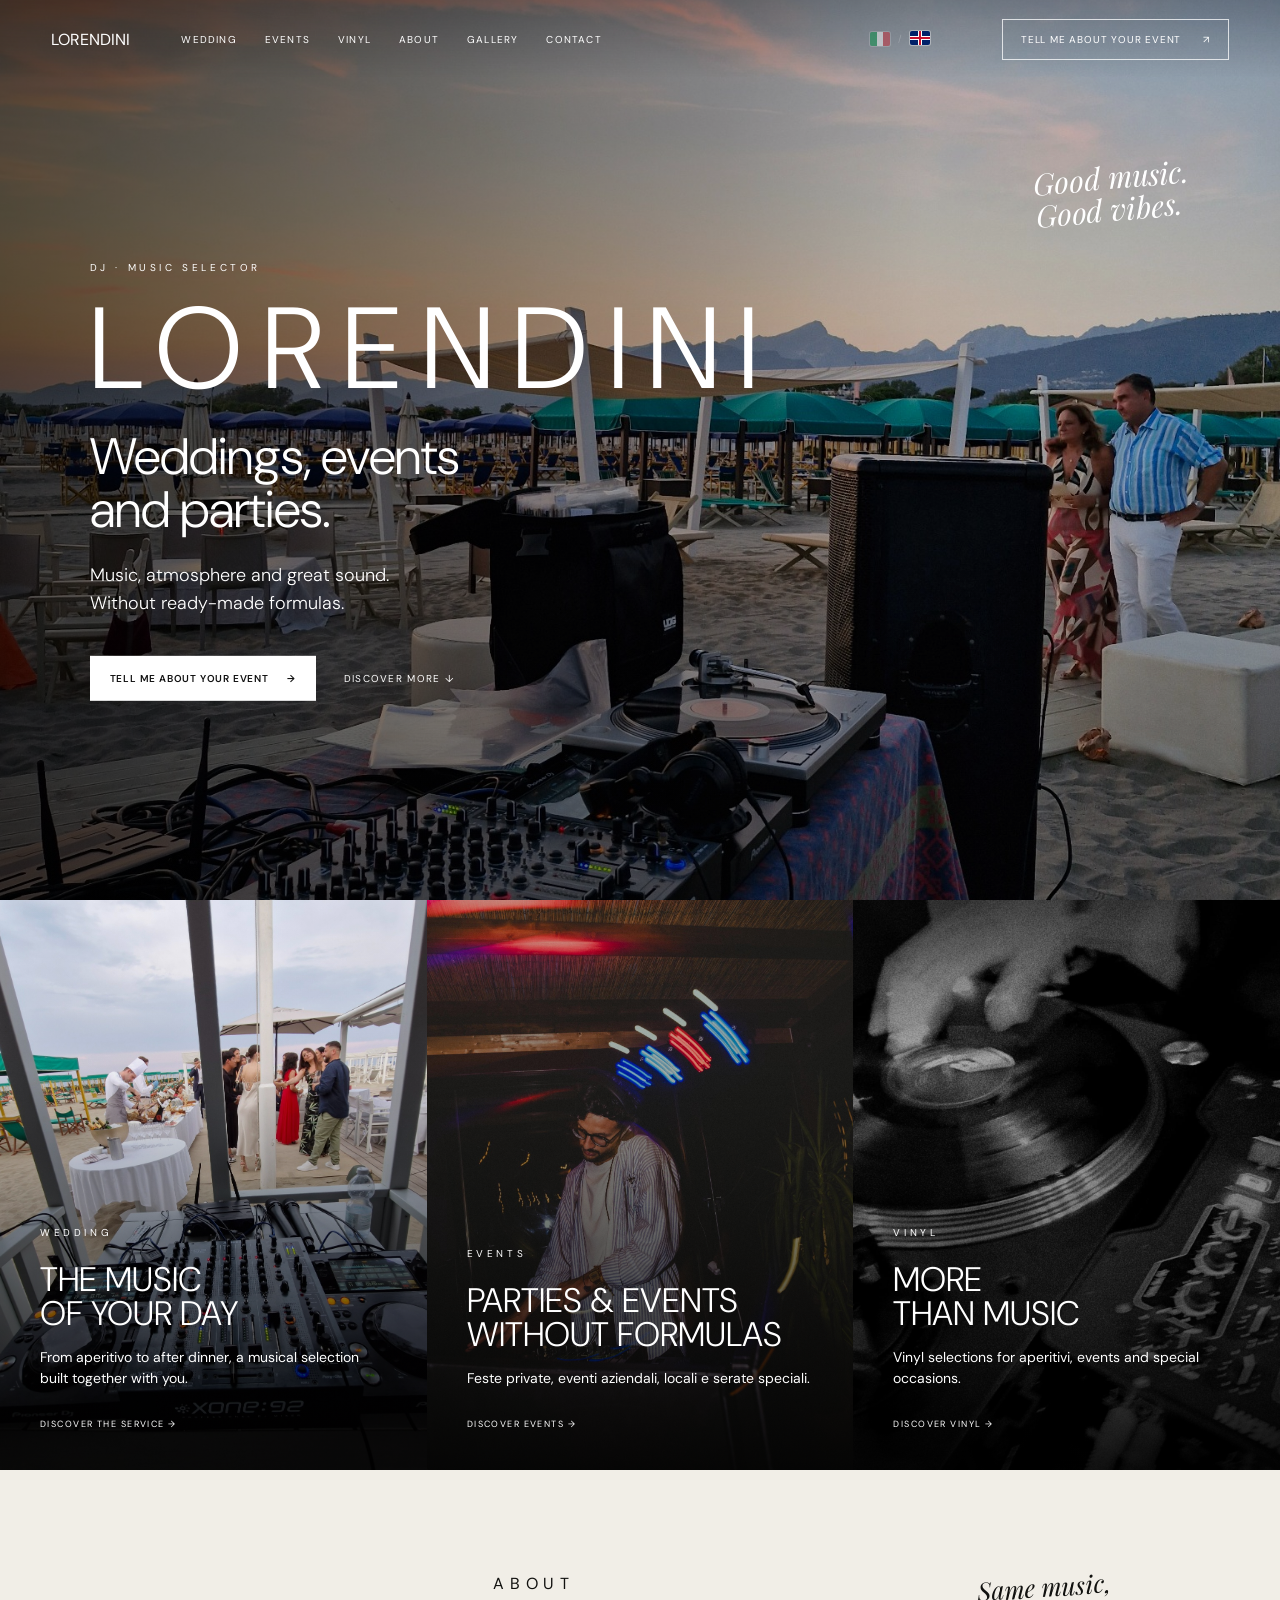
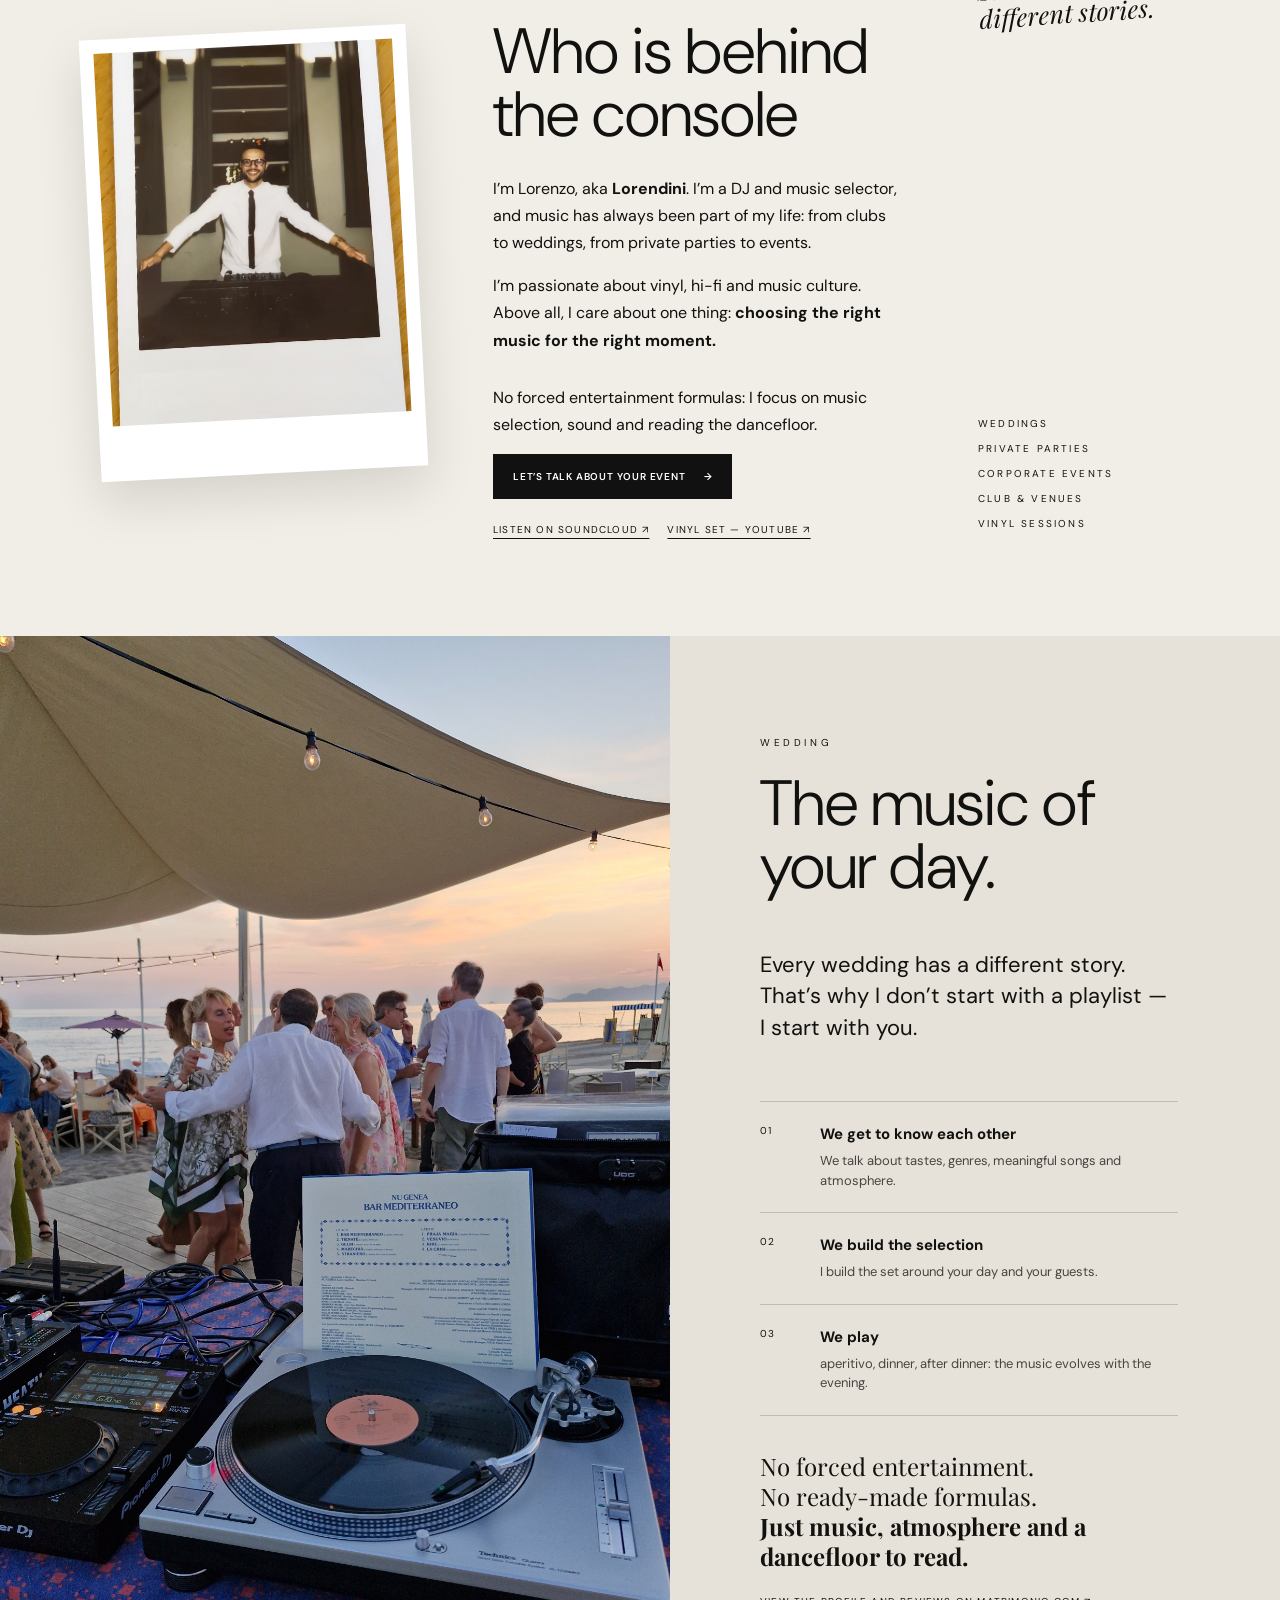
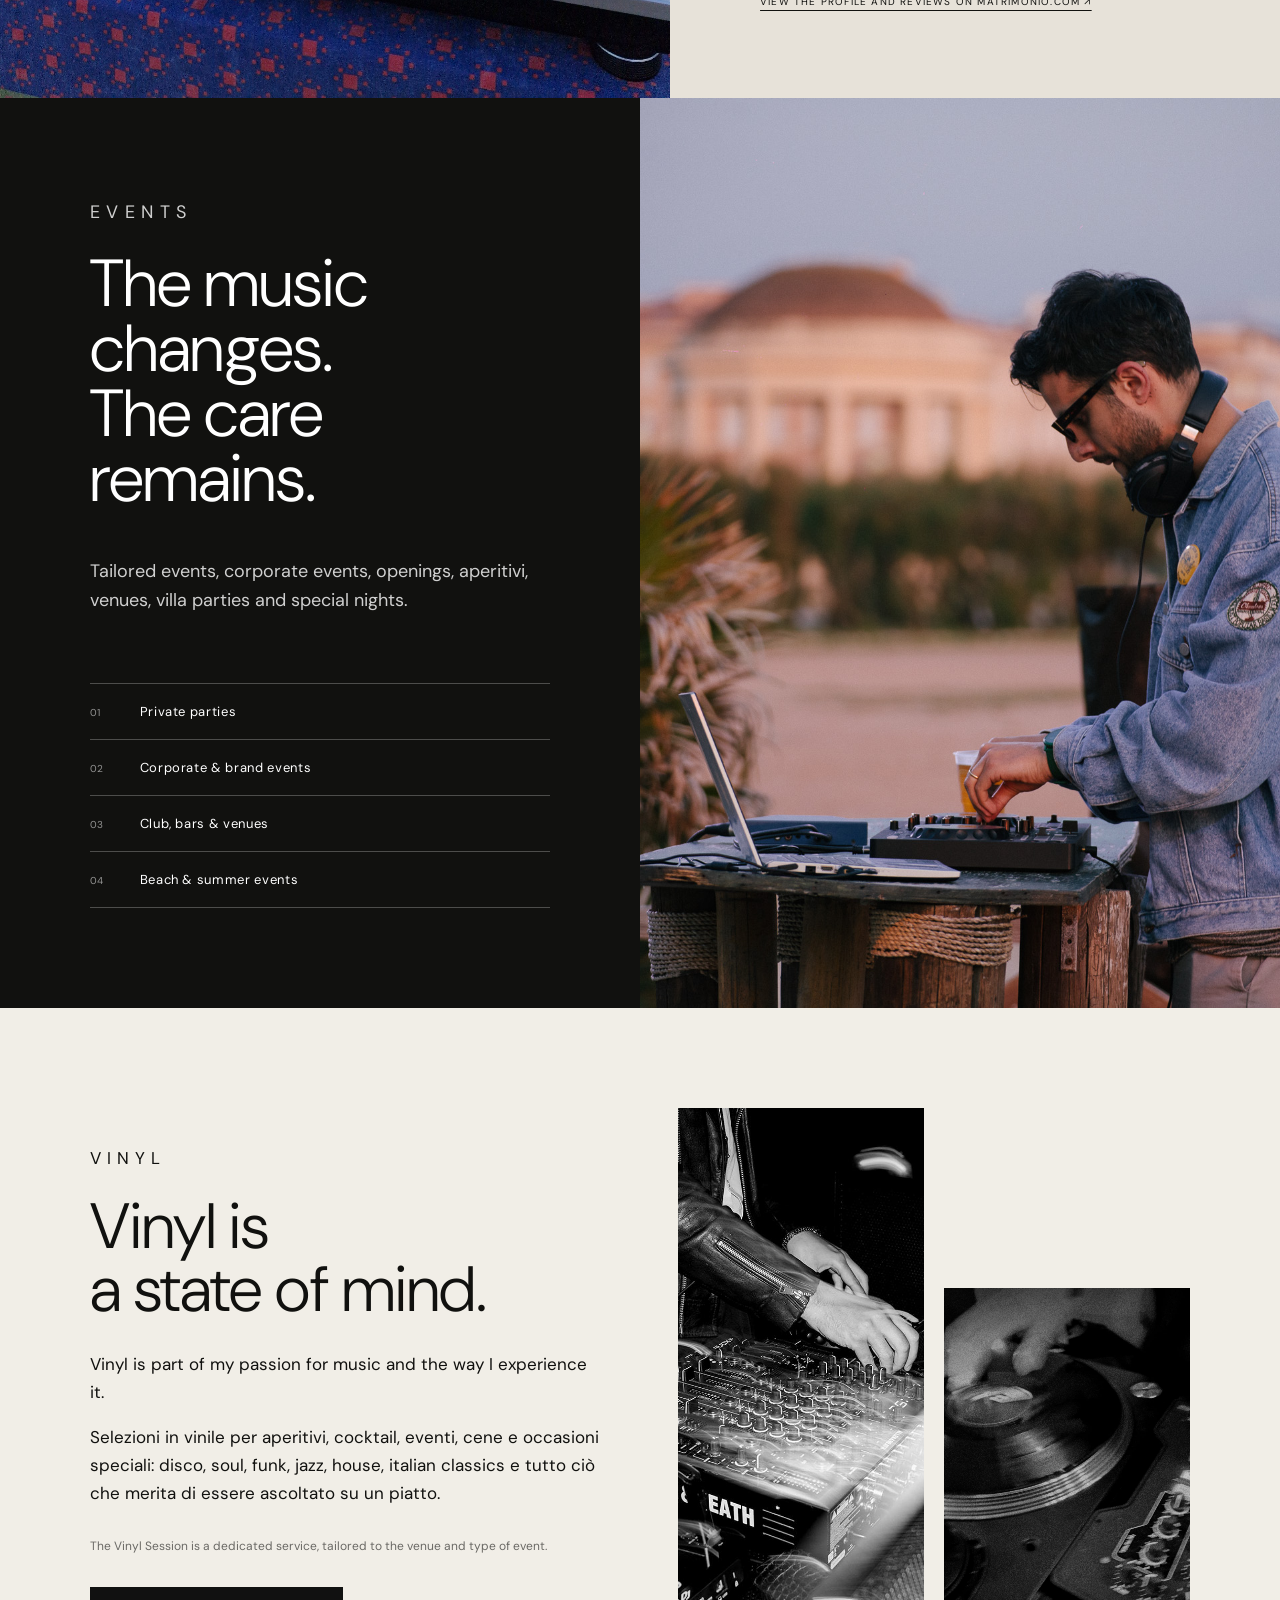
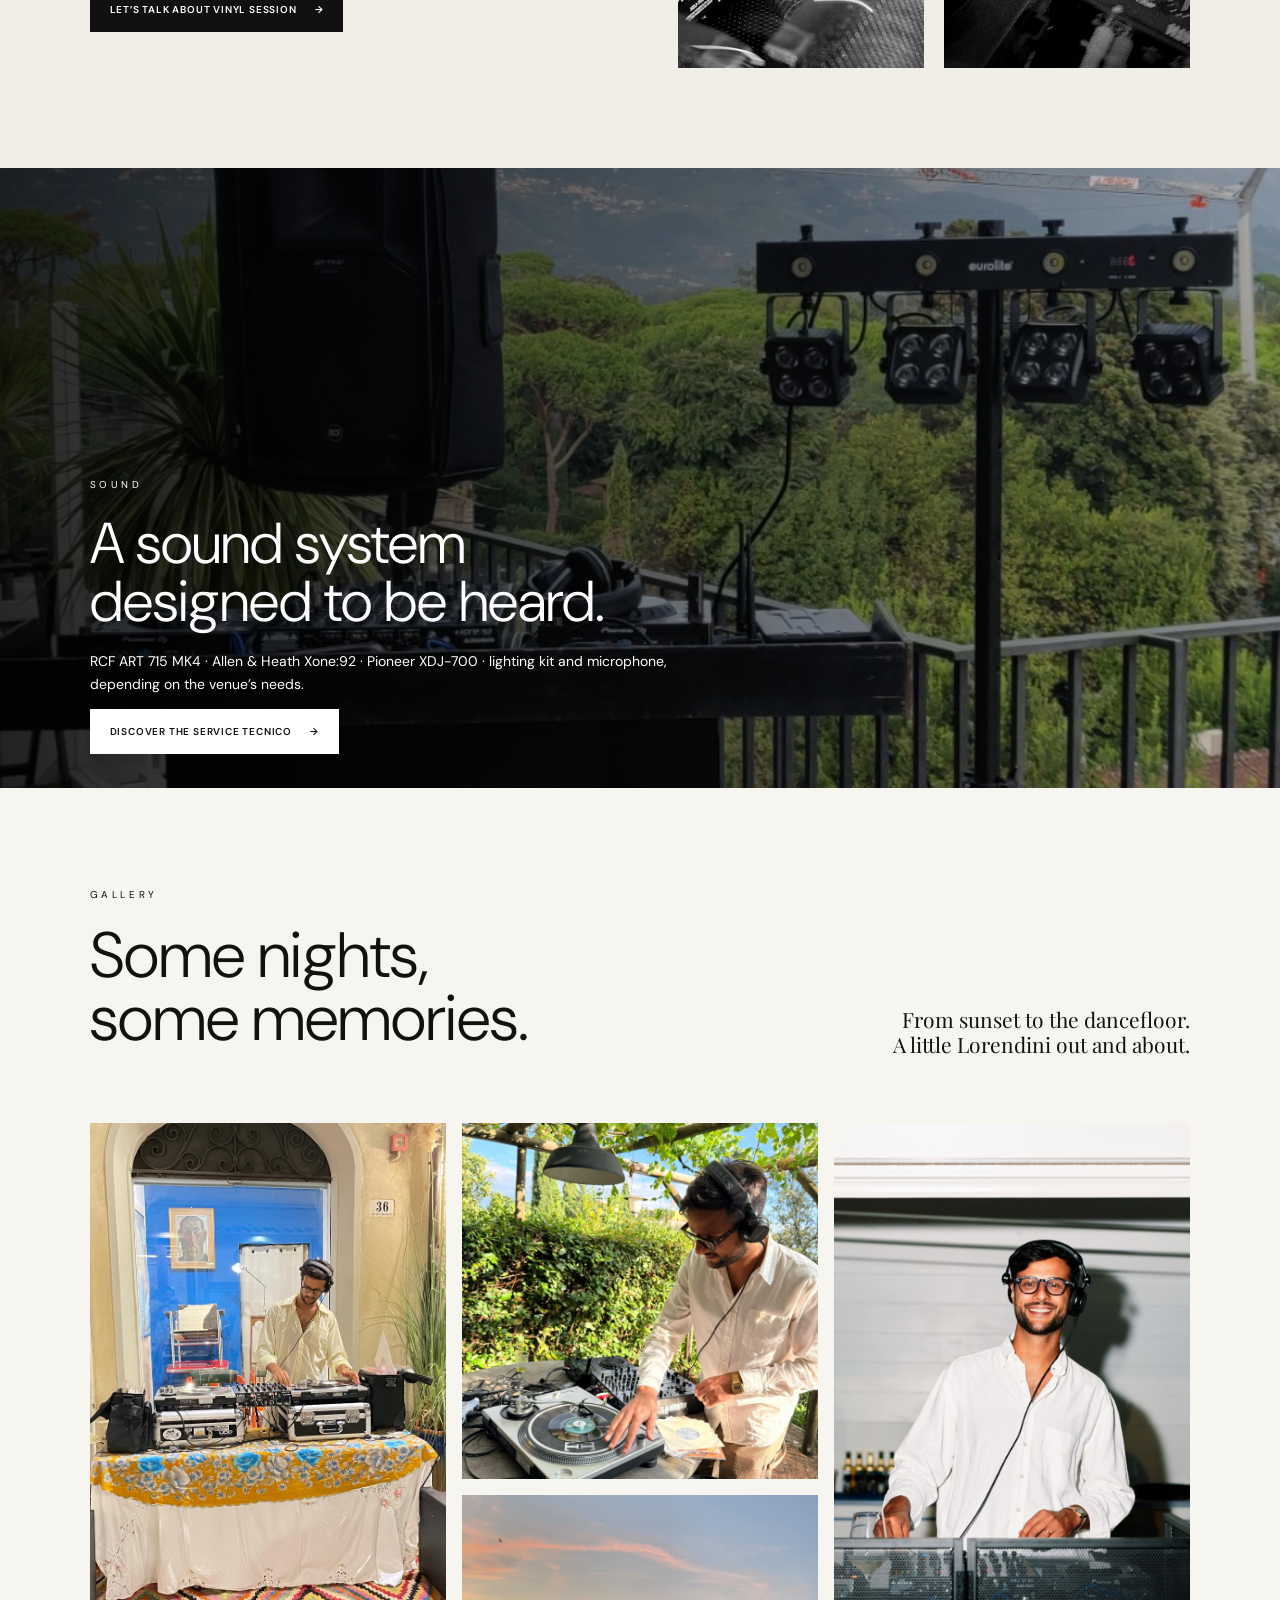
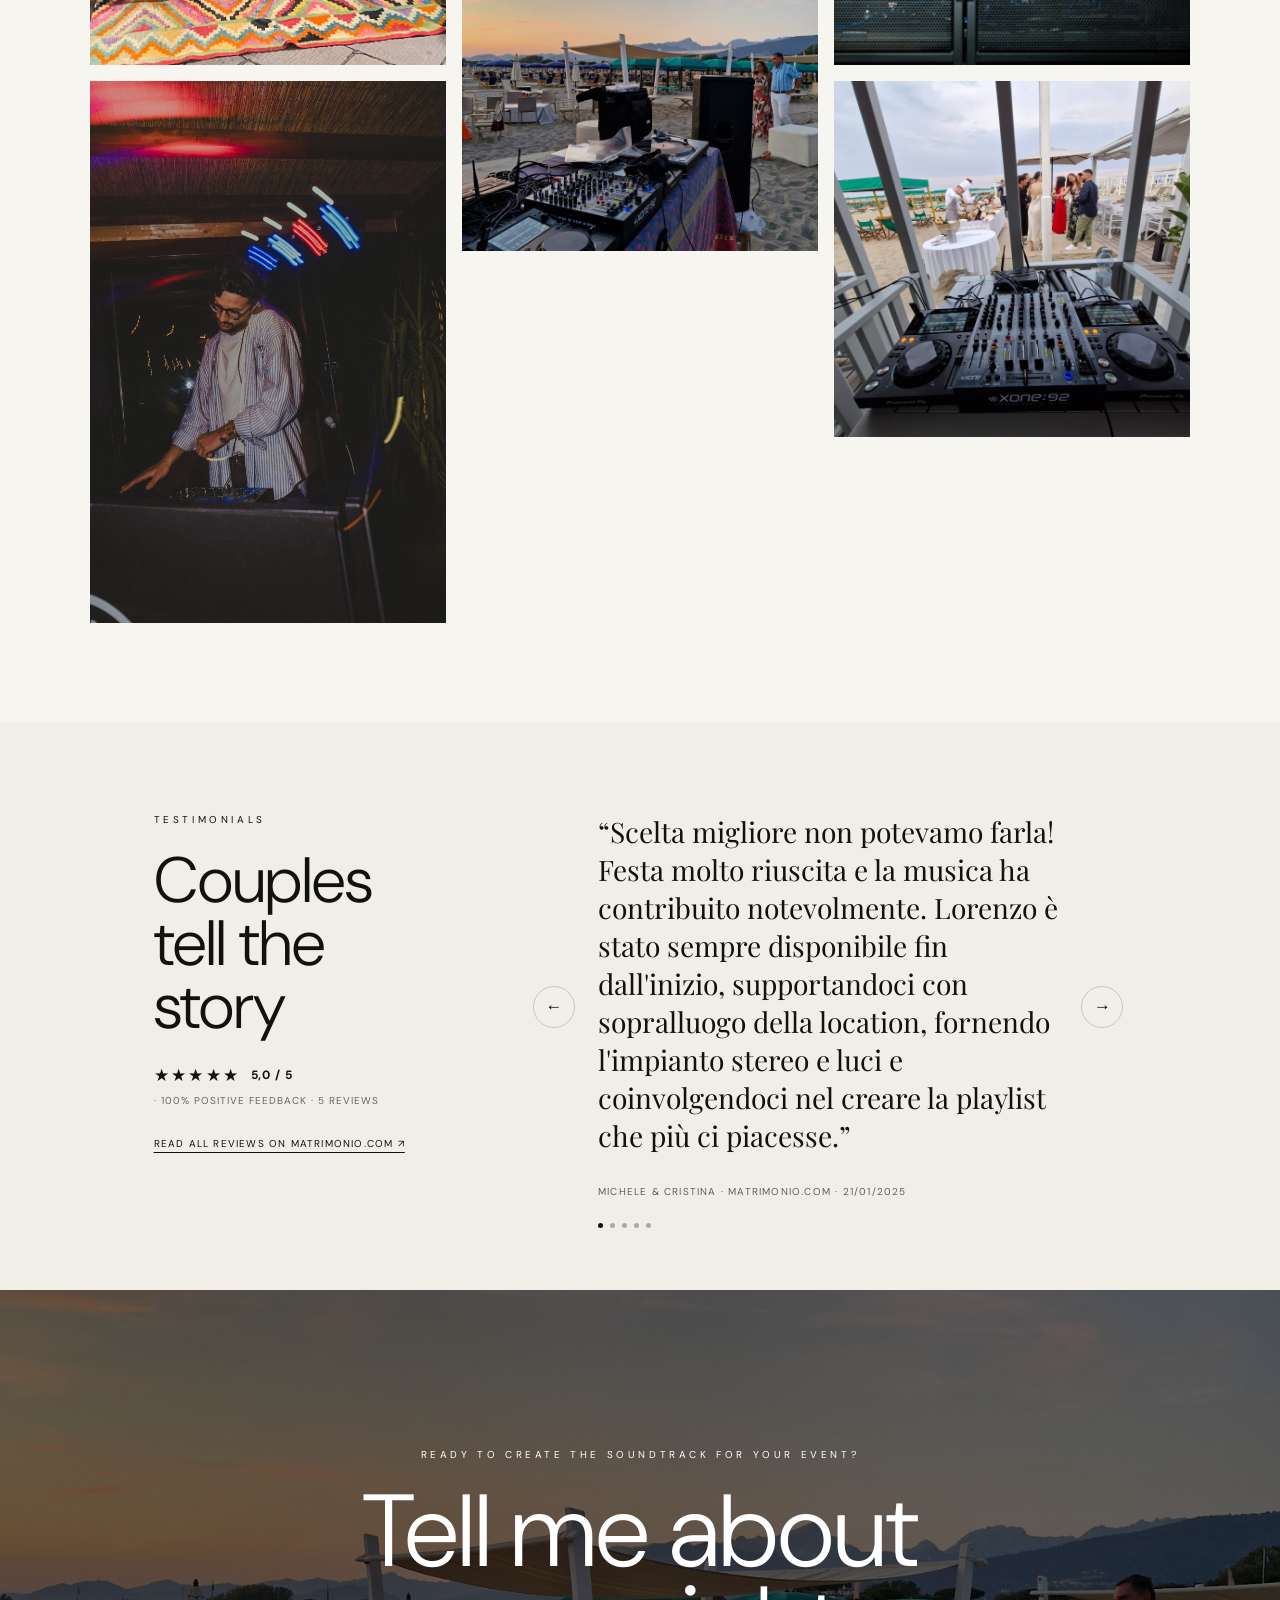
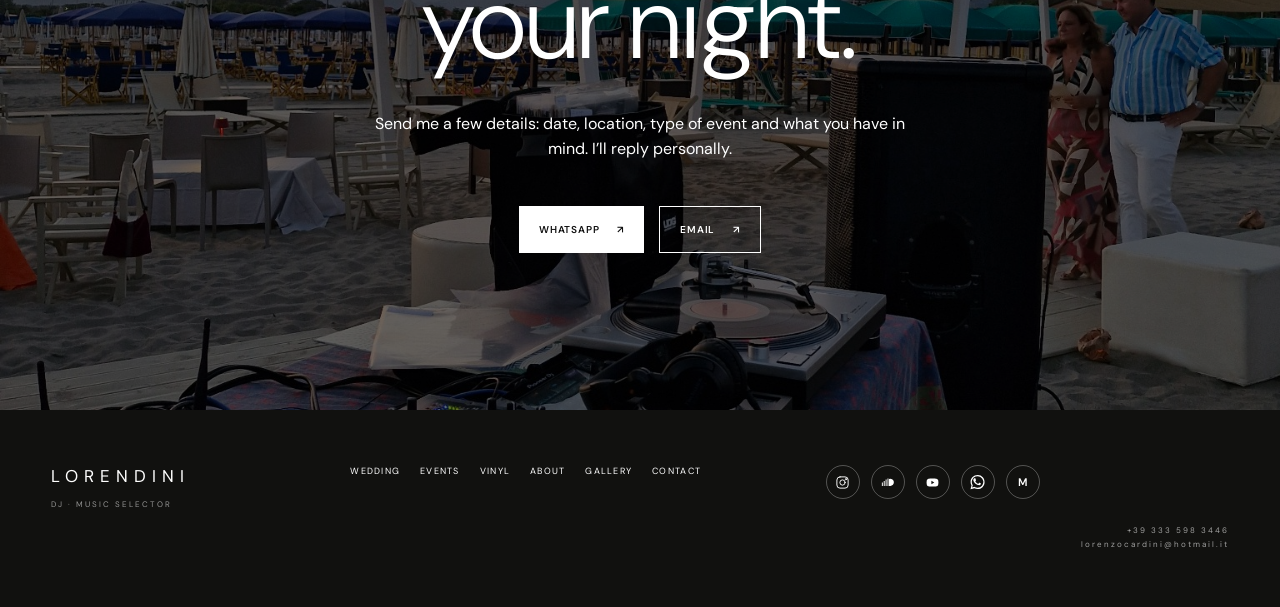
==== en.html @ 25f13bcf "Initial commit via Netlify [skip ci]" ====
<!doctype html>
<html lang="en">
<head>
 <meta charset="utf-8">
 <meta name="viewport" content="width=device-width, initial-scale=1">
 <title>Lorendini — DJ & Music Selector</title>
 <meta name="description" content="Lorendini is a DJ and music selector for weddings, events and parties. Music, atmosphere and great sound, without ready-made formulas.">
 <meta name="keywords" content="DJ wedding, wedding DJ, event DJ, music selector, vinyl DJ">
 <meta name="theme-color" content="#11110f">
 <meta property="og:title" content="Lorendini — DJ & Music Selector">
 <meta property="og:description" content="Matrimoni, eventi e feste. Musica, atmosfera e buon suono.">
 <meta property="og:type" content="website">
 <meta property="og:image" content="assets/beach-sunset.jpg">
 <link rel="preload" as="image" href="assets/beach-sunset.jpg">
 <link rel="stylesheet" href="style.css">
</head>
<body>
 <header class="site-header" id="top">
 LORENDINI
 <button class="menu-toggle" aria-label="Open menu" aria-expanded="false">
 <span></span><span></span>
 </button>
 <nav class="nav" aria-label="Main navigation">
 <a href="#wedding">Wedding</a>
 <a href="#events">Events</a>
 <a href="#vinyl">Vinyl</a>
 <a href="#about">About</a>
 <a href="#gallery">Gallery</a>
 <a href="#contact">Contact</a>
 </nav>
 <div class="language-switch" aria-label="Selezione lingua"><a class="flag-link" href="index.html" aria-label="Italiano" title="Italiano"><span class="flag flag-it" aria-hidden="true"></span></a><span class="language-separator">/</span><a class="flag-link active" href="en.html" aria-label="English" title="English" aria-current="page"><span class="flag flag-en" aria-hidden="true"></span></a></div>
 <a class="header-cta" href="#contact">Tell me about your event <span>↗</span></a>
 </header>

 <main>
 <section class="hero">
 <img class="hero-image" src="assets/beach-sunset.jpg" alt="DJ setup on the beach at sunset ">
 <div class="hero-overlay"></div>
 <div class="hero-content">
 <p class="eyebrow">DJ · MUSIC SELECTOR</p>
 <h1>LORENDINI</h1>
 <h2>Weddings, events<br>and parties.</h2>
 <p class="hero-lead">Music, atmosphere and great sound.<br> Without ready-made formulas.</p>
 <div class="hero-actions">
 <a class="button light" href="#contact">Tell me about your event <span>→</span></a>
 <a class="text-link light-text" href="#about">Discover more <span>↓</span></a>
 </div>
 </div>
 <div class="hero-signature">Good music.<br><em>Good vibes.</em></div>
 </section>

 <section class="three-cards">
 <a class="feature-card" href="#wedding">
 <img src="assets/wedding-beach.jpg" alt="Beach event at sunset">
 <div class="feature-overlay"></div>
 <div class="feature-content">
 <p class="eyebrow">WEDDING</p>
 <h3>The music<br>of your day</h3>
 <p>From aperitivo to after dinner, a musical selection built together with you.</p>
 <span class="card-link">Discover the service →</span>
 </div>
 </a>
 <a class="feature-card" href="#events">
 <img src="assets/night-dj.jpg" alt="Lorendini during an evening DJ set">
 <div class="feature-overlay"></div>
 <div class="feature-content">
 <p class="eyebrow">EVENTS</p>
 <h3>Parties & events<br>without formulas</h3>
 <p>Feste private, eventi aziendali, locali e serate speciali.</p>
 <span class="card-link">Discover events →</span>
 </div>
 </a>
 <a class="feature-card" href="#vinyl">
 <img src="assets/vinyl-bw.jpg" alt="Hand on a vinyl record">
 <div class="feature-overlay"></div>
 <div class="feature-content">
 <p class="eyebrow">VINYL</p>
 <h3>More<br>than music</h3>
 <p>Vinyl selections for aperitivi, events and special occasions.</p>
 <span class="card-link">Discover vinyl →</span>
 </div>
 </a>
 </section>

 <section class="split-section cream" id="about">
 <div class="polaroid-wrap">
 <div class="polaroid">
 <img src="assets/polaroid.jpg" alt="Portrait of Lorendini behind the DJ booth">
 
 </div>
 </div>
 <div class="about-copy">
 <p class="eyebrow dark">ABOUT</p>
 <h2>Who is behind<br>the console</h2>
 <p>I’m Lorenzo, aka <strong>Lorendini</strong>. I’m a DJ and music selector, and music has always been part of my life: from clubs to weddings, from private parties to events.</p>
 <p>I’m passionate about vinyl, hi-fi and music culture. Above all, I care about one thing: <strong>choosing the right music for the right moment.</strong></p>
 <p class="statement">No forced entertainment formulas: I focus on music selection, sound and reading the dancefloor. </p>
 <a class="button dark-button" href="#contact">Let’s talk about your event <span>→</span></a>
 <div class="listen-links">
 <a href="https://soundcloud.com/lorenzo-cardini-707190539" target="_blank" rel="noopener">Listen on SoundCloud ↗</a>
 <a href="https://www.youtube.com/watch?v=rLZD90sV3TY&t=484s" target="_blank" rel="noopener">Vinyl set — YouTube ↗</a>
 </div>
 </div>
 <div class="about-side">
 <div class="side-script">Same music,<br><em>different stories.</em></div>
 <ul>
 <li>Weddings</li><li>Private parties</li><li>Corporate events</li><li>Club & venues</li><li>Vinyl sessions</li>
 </ul>
 </div>
 </section>

 <section class="editorial" id="wedding">
 <div class="editorial-image">
 <img src="assets/beach-vinyl.jpg" alt="Giradischi e DJ setup sulla spiaggia">
 </div>
 <div class="editorial-copy">
 <p class="eyebrow dark">WEDDING</p>
 <h2>The music of<br>your day.</h2>
 <p class="large-copy">Every wedding has a different story. That’s why I don’t start with a playlist — I start with you.</p>
 <div class="steps">
 <div><span>01</span><strong>We get to know each other</strong><p>We talk about tastes, genres, meaningful songs and atmosphere.</p></div>
 <div><span>02</span><strong>We build the selection</strong><p>I build the set around your day and your guests.</p></div>
 <div><span>03</span><strong>We play</strong><p>aperitivo, dinner, after dinner: the music evolves with the evening.</p></div>
 </div>
 <p class="no-cliches">No forced entertainment.<br>No ready-made formulas.<br><strong>Just music, atmosphere and a dancefloor to read.</strong></p>
 <a class="external-link" href="https://www.matrimonio.com/musica-matrimonio/lorendini--e352310" target="_blank" rel="noopener">View the profile and reviews on Matrimonio.com ↗</a>
 </div>
 </section>

 <section class="dark-section" id="events">
 <div class="dark-copy">
 <p class="eyebrow">EVENTS</p>
 <h2>The music changes.<br>The care remains.</h2>
 <p>Tailored events, corporate events, openings, aperitivi, venues, villa parties and special nights.</p>
 <div class="event-list">
 <div><span>01</span>Private parties</div>
 <div><span>02</span>Corporate & brand events</div>
 <div><span>03</span>Club, bars & venues</div>
 <div><span>04</span>Beach & summer events</div>
 </div>
 </div>
 <div class="dark-image">
 <img src="assets/portrait-dj.jpg" alt="Lorendini durante un DJ set all'aperto">
 </div>
 </section>

 <section class="vinyl-section cream" id="vinyl">
 <div class="vinyl-copy">
 <p class="eyebrow dark">VINYL</p>
 <h2>Vinyl is<br>a state of mind.</h2>
 <p>Vinyl is part of my passion for music and the way I experience it.</p>
 <p>Selezioni in vinile per aperitivi, cocktail, eventi, cene e occasioni speciali: disco, soul, funk, jazz, house, italian classics e tutto ciò che merita di essere ascoltato su un piatto.</p>
 <p class="small-note">The Vinyl Session is a dedicated service, tailored to the venue and type of event.</p>
 <a class="button dark-button" href="#contact">Let’s talk about Vinyl Session <span>→</span></a>
 </div>
 <div class="vinyl-gallery">
 <img src="assets/vinyl-garden.jpg" alt="Lorendini con un giradischi Technics in un giardino">
 <img src="assets/vinyl-bw.jpg" alt="Dettaglio di un disco in vinile">
 </div>
 </section>

 <section class="sound-section">
 <img src="assets/mountain-setup.jpg" alt="DJ setup with a mountain view">
 <div class="sound-overlay"></div>
 <div class="sound-content">
 <p class="eyebrow">SOUND</p>
 <h2>A sound system<br>designed to be heard.</h2>
 <p>RCF ART 715 MK4 · Allen & Heath Xone:92 · Pioneer XDJ-700 · lighting kit and microphone, depending on the venue’s needs.</p>
 <a class="button light" href="#contact">Discover the service tecnico <span>→</span></a>
 </div>
 </section>

 <section class="gallery-section" id="gallery">
 <div class="section-head">
 <div><p class="eyebrow dark">GALLERY</p><h2>Some nights,<br>some memories.</h2></div>
 <p>From sunset to the dancefloor.<br>A little Lorendini out and about.</p>
 </div>
 <div class="gallery-grid">
 <img src="assets/street-dj.jpg" alt="Street DJ set">
 <img src="assets/principino.jpg" alt="DJ setup at a seaside venue">
 <img src="assets/dj-white.jpg" alt="Portrait of Lorendini with headphones">
 <img src="assets/beach-sunset.jpg" alt="DJ setup on the beach at sunset">
 <img src="assets/night-dj.jpg" alt="Night DJ set">
 <img src="assets/wedding-beach.jpg" alt="Guests during a beach event">
 </div>
 </section>

 <section class="testimonials cream" id="reviews">
 <div class="test-title">
 <p class="eyebrow dark">TESTIMONIALS</p>
 <h2>Couples<br>tell the story</h2>
 <div class="review-summary" aria-label="Valutazione su Matrimonio.com">
 <div class="review-stars" aria-label="5 stelle su 5">★★★★★</div>
 <strong>5,0 / 5</strong>
 <span>· 100% positive feedback · 5 reviews</span>
 </div>
 <a class="external-link" href="https://www.matrimonio.com/musica-matrimonio/lorendini--e352310" target="_blank" rel="noopener">Read all reviews on Matrimonio.com ↗</a>
 </div>
 <div class="review-carousel" aria-label="Reviews from Matrimonio.com">
 <button class="review-arrow prev" aria-label="Previous review">←</button>
 <div class="review-track">
 <article class="review-slide active">
 <p>“Scelta migliore non potevamo farla! Festa molto riuscita e la musica ha contribuito notevolmente. Lorenzo è stato sempre disponibile fin dall'inizio, supportandoci con sopralluogo della location, fornendo l'impianto stereo e luci e coinvolgendoci nel creare la playlist che più ci piacesse.”</p>
 <cite>Michele & Cristina · Matrimonio.com · 21/01/2025</cite>
 </article>
 <article class="review-slide">
 <p>“Si è dimostrato molto disponibile nell'assecondare i nostri gusti e richieste. Cordiale e amichevole con i nostri invitati, i quali si sono complimentati con noi per la qualità della musica.”</p>
 <cite>Ciro · Matrimonio.com · 01/10/2024</cite>
 </article>
 <article class="review-slide">
 <p>“Il mix perfetto tra professionalità e coinvolgimento. Ha fatto ballare tutti dal primo all'ultimo minuto della festa sapendo come intervenire musicalmente sempre al momento giusto.”</p>
 <cite>Paolo & Jessica · Matrimonio.com · 16/09/2024</cite>
 </article>
 <article class="review-slide">
 <p>“Ha saputo adattarsi al nostro matrimonio francese con una playlist italo-francese e internazionale. È stato molto disponibile alle nostre richieste e abbiamo festeggiato in modo bellissimo.”</p>
 <cite>Sarah · Matrimonio.com · 24/06/2024</cite>
 </article>
 <article class="review-slide">
 <p>“Lorenzo ha suonato per il nostro matrimonio dal pomeriggio fino a tarda notte, bravissimo nello scegliere i pezzi giusti nel mantenere sempre l'atmosfera. Molto professionale, organizzato ed attrezzatissimo.”</p>
 <cite>Riccardo · Matrimonio.com · 26/09/2023</cite>
 </article>
 </div>
 <button class="review-arrow next" aria-label="Next review">→</button>
 <div class="review-dots" aria-hidden="true"></div>
 </div>
 </section>

 <section class="contact-cta" id="contact">
 <img src="assets/beach-sunset.jpg" alt="">
 <div class="contact-overlay"></div>
 <div class="contact-content">
 <p class="eyebrow">READY TO CREATE THE SOUNDTRACK FOR YOUR EVENT?</p>
 <h2>Tell me about<br>your night.</h2>
 <p>Send me a few details: date, location, type of event and what you have in mind. I’ll reply personally.</p>
 <div class="contact-buttons">
 <!-- Sostituisci il numero qui sotto con il tuo numero WhatsApp -->
 <a class="button light" href="https://wa.me/393335983446" target="_blank" rel="noopener">WhatsApp <span>↗</span></a>
 <!-- Sostituisci l'email qui sotto -->
 <a class="button outline-light" href="mailto:lorenzocardini@hotmail.it">Email <span>↗</span></a>
 </div>
 </div>
 </section>
 </main>

 <footer>
 <div class="footer-brand">LORENDINI <small>DJ · MUSIC SELECTOR</small></div>
 <div class="footer-nav">
 <a href="#wedding">Wedding</a><a href="#events">Events</a><a href="#vinyl">Vinyl</a><a href="#about">About</a><a href="#gallery">Gallery</a><a href="#contact">Contact</a>
 </div>
 <div class="footer-social" aria-label="Link esterni">
 <a class="social-icon" href="https://www.instagram.com/lorendini/" target="_blank" rel="noopener" aria-label="Instagram" title="Instagram">
 <svg viewBox="0 0 24 24" aria-hidden="true"><rect x="3" y="3" width="18" height="18" rx="5"></rect><circle cx="12" cy="12" r="4.2"></circle><circle cx="17.4" cy="6.7" r="1"></circle></svg>
 </a>
 <a class="social-icon" href="https://soundcloud.com/lorenzo-cardini-707190539" target="_blank" rel="noopener" aria-label="SoundCloud" title="SoundCloud">
 <svg viewBox="0 0 24 24" aria-hidden="true"><path d="M3 17.5h1.5V12H3v5.5Zm3 0h1.5V9.5H6v8Zm3 0h1.5V7H9v10.5Zm3 0h1.5V5.5H12v12Zm2.4 0h1.7a5.7 5.7 0 1 0-1.7-10.98V17.5Z"></path></svg>
 </a>
 <a class="social-icon" href="https://www.youtube.com/watch?v=rLZD90sV3TY&t=484s" target="_blank" rel="noopener" aria-label="YouTube" title="YouTube">
 <svg viewBox="0 0 24 24" aria-hidden="true"><path d="M21 8.1a2.7 2.7 0 0 0-1.9-1.9C17.4 5.7 12 5.7 12 5.7s-5.4 0-7.1.5A2.7 2.7 0 0 0 3 8.1a28 28 0 0 0-.5 3.9 28 28 0 0 0 .5 3.9 2.7 2.7 0 0 0 1.9 1.9c1.7.5 7.1.5 7.1.5s5.4 0 7.1-.5a2.7 2.7 0 0 0 1.9-1.9 28 28 0 0 0 .5-3.9 28 28 0 0 0-.5-3.9ZM10.2 14.7V9.3l4.7 2.7-4.7 2.7Z"></path></svg>
 </a>
 <a class="social-icon" href="https://wa.me/393335983446" target="_blank" rel="noopener" aria-label="WhatsApp" title="WhatsApp">
 <svg viewBox="0 0 24 24" aria-hidden="true"><path d="M20.5 3.5A11.2 11.2 0 0 0 12.1 0C5.9 0 .9 5 .9 11.1c0 2 .5 3.9 1.5 5.6L.8 22.9l6.3-1.6a11.2 11.2 0 0 0 5 1.2h.1c6.1 0 11.1-5 11.1-11.1 0-3-1-5.8-2.8-7.9ZM12.2 20.4h-.1a9.2 9.2 0 0 1-4.7-1.3l-.3-.2-3.7.9 1-3.6-.2-.3a9.2 9.2 0 1 1 8 4.5Zm5-6.9c-.3-.2-1.8-.9-2.1-1s-.5-.2-.7.2c-.2.3-.8 1-1 1.2-.2.2-.4.2-.7.1-.3-.2-1.3-.5-2.4-1.5-.9-.8-1.5-1.8-1.7-2.1-.2-.3 0-.5.2-.7l.5-.6c.2-.2.2-.4.3-.6.1-.2 0-.5-.1-.7-.1-.2-.7-1.7-.9-2.3-.2-.6-.5-.5-.7-.5h-.6c-.2 0-.6.1-.9.4-.3.3-1.1 1-1.1 2.5s1.1 2.9 1.2 3.1c.2.2 2.1 3.2 5.1 4.5.7.3 1.3.5 1.7.6.7.2 1.4.2 1.9.1.6-.1 1.8-.7 2-1.4.3-.7.3-1.3.2-1.4-.1-.1-.3-.2-.6-.3Z"></path></svg>
 </a>
 <a class="social-icon social-letter" href="https://www.matrimonio.com/musica-matrimonio/lorendini--e352310" target="_blank" rel="noopener" aria-label="Matrimonio.com" title="Matrimonio.com">M</a>
 </div>
 <div class="footer-place"><br><br><br><br><a href="tel:+393335983446">+39 333 598 3446</a><br><a href="mailto:lorenzocardini@hotmail.it">lorenzocardini@hotmail.it</a></div>
 </footer>

 <script src="script.js"></script>
</body>
</html>
---- style.css ----
@import url('https://fonts.googleapis.com/css2?family=DM+Sans:wght@300;400;500;600&family=Playfair+Display:ital,wght@0,500;0,600;1,500;1,600&display=swap');

:root{
  --ink:#11110f; --cream:#f1eee7; --paper:#f7f5ef; --line:rgba(17,17,15,.18);
  --white:#fff; --serif:"Playfair Display", Georgia, serif; --sans:"DM Sans", Arial, sans-serif;
}
*{box-sizing:border-box}
html{scroll-behavior:smooth}
body{margin:0;background:var(--paper);color:var(--ink);font-family:var(--sans);font-weight:400}
a{color:inherit;text-decoration:none}
img{display:block;width:100%;height:100%;object-fit:cover}
.site-header{position:fixed;z-index:20;top:0;left:0;right:0;height:78px;padding:0 4vw;display:flex;align-items:center;gap:4vw;color:#fff;mix-blend-mode:normal;transition:.3s;background:linear-gradient(to bottom,rgba(0,0,0,.25),transparent)}
.site-header.scrolled{background:rgba(17,17,15,.94);backdrop-filter:blur(10px)}
.brand{font-size:17px;letter-spacing:.35em;font-weight:500;margin-right:auto}
.nav{display:flex;gap:28px;font-size:10px;letter-spacing:.12em;text-transform:uppercase}
.nav a:hover,.footer-nav a:hover{opacity:.6}
.header-cta{border:1px solid rgba(255,255,255,.75);padding:13px 18px;font-size:10px;letter-spacing:.08em;text-transform:uppercase}
.header-cta span,.button span{margin-left:18px}
.menu-toggle{display:none;background:none;border:0;color:white}
.hero{height:100svh;min-height:680px;position:relative;color:#fff;overflow:hidden}
.hero-image{position:absolute;inset:0}
.hero-overlay{position:absolute;inset:0;background:linear-gradient(90deg,rgba(0,0,0,.62),rgba(0,0,0,.12) 72%),linear-gradient(0deg,rgba(0,0,0,.3),transparent 45%)}
.hero-content{position:absolute;left:7vw;top:50%;transform:translateY(-43%);max-width:700px}
.eyebrow{font-size:10px;letter-spacing:.36em;text-transform:uppercase;margin:0 0 24px}
.hero h1{font-size:clamp(58px,9vw,132px);line-height:.9;font-weight:300;letter-spacing:.18em;margin:0 0 28px}
.hero h2{font-size:clamp(28px,4vw,54px);line-height:1.04;font-weight:300;margin:0 0 26px}
.hero-lead{font-size:18px;line-height:1.55;font-weight:300}
.hero-actions{display:flex;align-items:center;gap:28px;margin-top:38px}
.button{display:inline-flex;align-items:center;padding:16px 20px;text-transform:uppercase;letter-spacing:.08em;font-size:10px;font-weight:600}
.button.light{background:#fff;color:#111}
.button.dark-button{background:#111;color:#fff}
.outline-light{border:1px solid #fff;color:#fff}
.text-link{font-size:10px;text-transform:uppercase;letter-spacing:.13em}
.light-text{color:#fff}
.hero-signature{position:absolute;right:7vw;top:18%;font-family:var(--serif);font-style:italic;font-size:30px;line-height:1.05;transform:rotate(-5deg)}
.hero-meta{position:absolute;right:7vw;bottom:6%;font-size:9px;letter-spacing:.35em}
.three-cards{display:grid;grid-template-columns:repeat(3,1fr);min-height:570px}
.feature-card{height:570px;position:relative;color:#fff;overflow:hidden}
.feature-card img{transition:transform .8s cubic-bezier(.2,.7,.2,1)}
.feature-card:hover img{transform:scale(1.04)}
.feature-overlay{position:absolute;inset:0;background:linear-gradient(0deg,rgba(0,0,0,.82),rgba(0,0,0,.05) 70%)}
.feature-content{position:absolute;left:40px;right:35px;bottom:38px}
.feature-content h3{font-size:34px;line-height:1.02;font-weight:300;margin:0 0 15px;text-transform:uppercase}
.feature-content p:not(.eyebrow){font-size:14px;line-height:1.5;max-width:350px;margin:0 0 22px}
.card-link{font-size:9px;text-transform:uppercase;letter-spacing:.16em}
.cream{background:var(--cream)}
.split-section{display:grid;grid-template-columns:1fr 1.25fr .65fr;gap:6vw;padding:100px 7vw;align-items:center}
.polaroid{background:#fff;padding:14px 14px 55px;transform:rotate(-3deg);box-shadow:0 20px 50px rgba(0,0,0,.12)}
.polaroid img{aspect-ratio:4/5}
.polaroid-caption{font-family:var(--serif);font-style:italic;font-size:21px;text-align:center;margin-top:14px}
.about-copy h2,.editorial-copy h2,.dark-copy h2,.vinyl-copy h2,.gallery-section h2,.testimonials h2{font-size:clamp(42px,5vw,70px);line-height:.98;font-weight:300;margin:0 0 28px}
.about-copy>p{font-size:16px;line-height:1.7;max-width:590px}
.statement{margin-top:30px}
.about-side{align-self:stretch;display:flex;flex-direction:column;justify-content:space-between}
.side-script{font-family:var(--serif);font-style:italic;font-size:25px;line-height:1.1;transform:rotate(-4deg)}
.about-side ul{list-style:none;padding:0;margin:0;text-transform:uppercase;font-size:10px;letter-spacing:.22em;line-height:2.5}
.editorial{display:grid;grid-template-columns:1.1fr 1fr;min-height:800px;background:#e7e2d9}
.editorial-image{min-height:700px}
.editorial-copy{padding:100px 8vw 90px 7vw;display:flex;flex-direction:column;justify-content:center}
.large-copy{font-size:22px;line-height:1.45;max-width:570px}
.steps{border-top:1px solid var(--line);margin-top:35px}
.steps>div{display:grid;grid-template-columns:40px 1fr;column-gap:20px;padding:22px 0;border-bottom:1px solid var(--line)}
.steps span{font-size:10px;letter-spacing:.1em}
.steps strong{font-size:15px}
.steps p{grid-column:2;margin:7px 0 0;font-size:13px;line-height:1.5;opacity:.75}
.no-cliches{font-family:var(--serif);font-size:24px;line-height:1.25;margin-top:35px}
.dark-section{background:#11110f;color:#fff;display:grid;grid-template-columns:1fr 1fr;min-height:760px}
.dark-copy{padding:100px 7vw;display:flex;flex-direction:column;justify-content:center}
.dark-copy h2{font-size:clamp(46px,5.2vw,76px)}
.dark-copy>p{font-size:18px;line-height:1.6;max-width:540px;opacity:.8}
.event-list{margin-top:50px;border-top:1px solid rgba(255,255,255,.25)}
.event-list div{border-bottom:1px solid rgba(255,255,255,.25);padding:19px 0;font-size:13px;letter-spacing:.05em}
.event-list span{display:inline-block;width:50px;font-size:10px;opacity:.55}
.dark-image{min-height:760px}
.vinyl-section{display:grid;grid-template-columns:1fr 1fr;gap:6vw;padding:100px 7vw;align-items:center}
.vinyl-copy{max-width:600px}
.vinyl-copy>p{font-size:17px;line-height:1.65}
.vinyl-copy .small-note{font-size:12px;opacity:.6;margin:30px 0}
.vinyl-gallery{display:grid;grid-template-columns:1fr 1fr;gap:20px;align-items:end}
.vinyl-gallery img:first-child{height:560px}
.vinyl-gallery img:last-child{height:380px;filter:grayscale(1)}
.sound-section{height:620px;position:relative;color:#fff}
.sound-section img{position:absolute;inset:0}
.sound-overlay{position:absolute;inset:0;background:linear-gradient(90deg,rgba(0,0,0,.78),rgba(0,0,0,.1))}
.sound-content{position:absolute;left:7vw;top:50%;transform:translateY(-50%);max-width:720px}
.sound-content h2{font-size:clamp(38px,4.5vw,62px);font-weight:300;line-height:1;margin:0 0 20px}
.sound-content p:not(.eyebrow){font-size:14px;line-height:1.6;max-width:620px}
.gallery-section{padding:100px 7vw}
.section-head{display:flex;justify-content:space-between;align-items:end;margin-bottom:45px}
.section-head>p{font-family:var(--serif);font-size:21px;line-height:1.2;text-align:right}
.gallery-grid{display:grid;grid-template-columns:repeat(12,1fr);grid-auto-rows:170px;gap:16px}
.gallery-grid img:nth-child(1){grid-column:span 4;grid-row:span 3}
.gallery-grid img:nth-child(2){grid-column:span 4;grid-row:span 2}
.gallery-grid img:nth-child(3){grid-column:span 4;grid-row:span 3}
.gallery-grid img:nth-child(4){grid-column:span 4;grid-row:span 2}
.gallery-grid img:nth-child(5){grid-column:span 4;grid-row:span 3}
.gallery-grid img:nth-child(6){grid-column:span 4;grid-row:span 2}
.testimonials{display:grid;grid-template-columns:.7fr 1.5fr;gap:8vw;padding:90px 12vw}
blockquote{margin:0;max-width:800px}
blockquote p{font-family:var(--serif);font-size:clamp(22px,2.3vw,34px);line-height:1.3;margin:0 0 25px}
blockquote cite{font-size:11px;text-transform:uppercase;letter-spacing:.18em;font-style:normal}
.contact-cta{height:720px;position:relative;color:#fff}
.contact-cta>img{position:absolute;inset:0}
.contact-overlay{position:absolute;inset:0;background:rgba(0,0,0,.55)}
.contact-content{position:absolute;inset:0;display:flex;flex-direction:column;justify-content:center;align-items:center;text-align:center;padding:30px}
.contact-content h2{font-size:clamp(55px,8vw,105px);font-weight:300;line-height:.9;margin:0 0 25px}
.contact-content>p:not(.eyebrow){font-size:16px;line-height:1.6;max-width:570px}
.contact-buttons{display:flex;gap:15px;margin-top:28px}
footer{background:#11110f;color:#fff;padding:55px 4vw;display:grid;grid-template-columns:1.2fr 2fr 1fr .5fr;gap:35px;align-items:start}
.footer-brand{font-size:17px;letter-spacing:.35em}
.footer-brand small{display:block;font-size:8px;letter-spacing:.25em;margin-top:12px;opacity:.55}
.footer-nav{display:flex;flex-wrap:wrap;gap:20px;font-size:9px;text-transform:uppercase;letter-spacing:.14em}
.footer-social{display:flex;gap:15px;font-size:9px;text-transform:uppercase;letter-spacing:.1em}
.footer-place{text-align:right;font-size:8px;letter-spacing:.25em;line-height:1.8;opacity:.6}

@media (max-width:900px){
  .site-header{height:68px;padding:0 5vw}
  .nav{position:absolute;display:none;left:0;right:0;top:68px;padding:25px 5vw;background:#11110f;flex-direction:column;gap:20px}
  .nav.open{display:flex}
  .header-cta{display:none}.menu-toggle{display:block;width:28px;height:24px;position:relative}
  .menu-toggle span{position:absolute;left:0;width:100%;height:1px;background:#fff;transition:.25s}
  .menu-toggle span:first-child{top:7px}.menu-toggle span:last-child{top:15px}
  .hero-content{left:7vw;right:7vw}.hero-signature{font-size:23px;top:15%;right:8vw}
  .hero-meta{font-size:7px;right:7vw;bottom:4%}
  .three-cards{grid-template-columns:1fr}.feature-card{height:520px}
  .split-section,.editorial,.dark-section,.vinyl-section{grid-template-columns:1fr}
  .split-section{padding:75px 7vw;gap:60px}.about-side{gap:50px}
  .editorial-image{min-height:520px}.editorial-copy{padding:75px 7vw}
  .dark-image{min-height:520px;grid-row:1}.dark-copy{padding:75px 7vw}
  .vinyl-section{padding:75px 7vw}.vinyl-gallery img:first-child,.vinyl-gallery img:last-child{height:430px}
  .sound-section{height:600px}.sound-content{left:7vw;right:7vw}
  .section-head{display:block}.section-head>p{text-align:left;margin-top:25px}
  .gallery-grid{grid-template-columns:1fr 1fr;grid-auto-rows:240px}
  .gallery-grid img:nth-child(n){grid-column:span 1;grid-row:span 1}
  .gallery-grid img:nth-child(1),.gallery-grid img:nth-child(4){grid-row:span 2}
  .testimonials{grid-template-columns:1fr;padding:75px 7vw;gap:40px}
  footer{grid-template-columns:1fr 1fr}.footer-place{text-align:left}
}
@media (max-width:560px){
  .hero{min-height:720px}.hero h1{font-size:45px;letter-spacing:.12em}.hero h2{font-size:31px}.hero-lead{font-size:15px}
  .hero-actions{align-items:flex-start;flex-direction:column;gap:18px}.feature-content h3{font-size:29px}
  .polaroid{max-width:340px;margin:auto}.vinyl-gallery{grid-template-columns:1fr}.vinyl-gallery img:first-child,.vinyl-gallery img:last-child{height:390px}
  .gallery-grid{grid-template-columns:1fr;grid-auto-rows:360px}.gallery-grid img:nth-child(n){grid-column:span 1;grid-row:span 1}
  .contact-cta{height:650px}.contact-content h2{font-size:55px}.contact-buttons{flex-direction:column;width:100%;max-width:300px}
  footer{grid-template-columns:1fr;gap:28px}.footer-place{text-align:left}
}

.reveal{opacity:0;transform:translateY(24px);transition:opacity .8s ease,transform .8s ease}
.revealed{opacity:1;transform:none}
@media (prefers-reduced-motion:reduce){
  html{scroll-behavior:auto}
  .reveal{opacity:1;transform:none;transition:none}
  .feature-card img{transition:none}
}

.listen-links{display:flex;flex-wrap:wrap;gap:18px;margin-top:24px}
.listen-links a,.external-link{font-size:10px;text-transform:uppercase;letter-spacing:.12em;text-decoration:underline;text-underline-offset:5px}
.review-carousel{position:relative;display:grid;grid-template-columns:45px 1fr 45px;align-items:center;gap:20px}
.review-track{min-height:260px;position:relative}
.review-slide{display:none}
.review-slide.active{display:block;animation:reviewIn .45s ease}
.review-slide p{font-family:var(--serif);font-size:clamp(22px,2.2vw,32px);line-height:1.35;margin:0 0 24px}
.review-slide cite{font-size:10px;text-transform:uppercase;letter-spacing:.12em;font-style:normal;opacity:.65}
.review-arrow{width:42px;height:42px;border:1px solid var(--line);background:transparent;border-radius:50%;font-size:17px;cursor:pointer}
.review-arrow:hover{background:#111;color:#fff}
.review-dots{position:absolute;left:65px;bottom:-28px;display:flex;gap:7px}
.review-dot{width:5px;height:5px;border-radius:50%;background:#aaa;border:0;padding:0}
.review-dot.active{background:#111}
@keyframes reviewIn{from{opacity:0;transform:translateX(12px)}to{opacity:1;transform:none}}
@media(max-width:900px){.review-carousel{grid-template-columns:35px 1fr 35px;gap:10px}.review-track{min-height:320px}}

.review-summary{
  display:flex;
  align-items:center;
  flex-wrap:wrap;
  gap:10px;
  margin:28px 0 24px;
  font-size:10px;
  text-transform:uppercase;
  letter-spacing:.1em;
}
.review-stars{
  font-size:17px;
  letter-spacing:.14em;
  line-height:1;
}
.review-summary strong{
  font-size:12px;
  letter-spacing:.08em;
}
.review-summary span{opacity:.62}
.footer-social{
  display:flex;
  align-items:center;
  gap:11px;
}
.social-icon{
  width:34px;
  height:34px;
  border:1px solid rgba(255,255,255,.28);
  border-radius:50%;
  display:flex;
  align-items:center;
  justify-content:center;
  transition:background .25s ease,color .25s ease,border-color .25s ease,transform .25s ease;
}
.social-icon:hover{
  background:#fff;
  color:#11110f;
  border-color:#fff;
  transform:translateY(-2px);
}
.social-icon svg{
  width:15px;
  height:15px;
  fill:none;
  stroke:currentColor;
  stroke-width:1.5;
  stroke-linecap:round;
  stroke-linejoin:round;
}
.social-icon:nth-child(2) svg,
.social-icon:nth-child(3) svg,
.social-icon:nth-child(4) svg{
  fill:currentColor;
  stroke:none;
}
.social-letter{
  font-size:11px;
  font-weight:600;
  letter-spacing:0;
}
@media(max-width:560px){
  .review-summary{gap:8px;line-height:1.5}
}

.language-switch{
  display:flex;
  align-items:center;
  gap:7px;
  margin-left:auto;
  margin-right:20px;
}
.flag-link{
  display:flex;
  align-items:center;
  justify-content:center;
  width:22px;
  height:16px;
  opacity:.48;
  transition:opacity .2s ease, transform .2s ease;
}
.flag-link.active,
.flag-link:hover{
  opacity:1;
  transform:translateY(-1px);
}
.flag{
  display:block;
  width:20px;
  height:14px;
  border-radius:2px;
  box-shadow:0 0 0 1px rgba(255,255,255,.35);
  position:relative;
  overflow:hidden;
}
.flag-it{
  background:linear-gradient(90deg,#009246 0 33.33%,#fff 33.33% 66.66%,#ce2b37 66.66% 100%);
}
.flag-en{
  background:#012169;
}
.flag-en::before,
.flag-en::after{
  content:"";
  position:absolute;
  inset:0;
}
.flag-en::before{
  background:
    linear-gradient(90deg,transparent 42%,#fff 42% 58%,transparent 58%),
    linear-gradient(0deg,transparent 35%,#fff 35% 65%,transparent 65%);
}
.flag-en::after{
  background:
    linear-gradient(90deg,transparent 46%,#c8102e 46% 54%,transparent 54%),
    linear-gradient(0deg,transparent 40%,#c8102e 40% 60%,transparent 60%);
}
.language-separator{
  opacity:.22;
  font-size:9px;
}
@media(max-width:900px){
  .language-switch{margin-right:14px}
}
@media(max-width:700px){
  .language-switch{margin-left:auto;margin-right:12px}
}
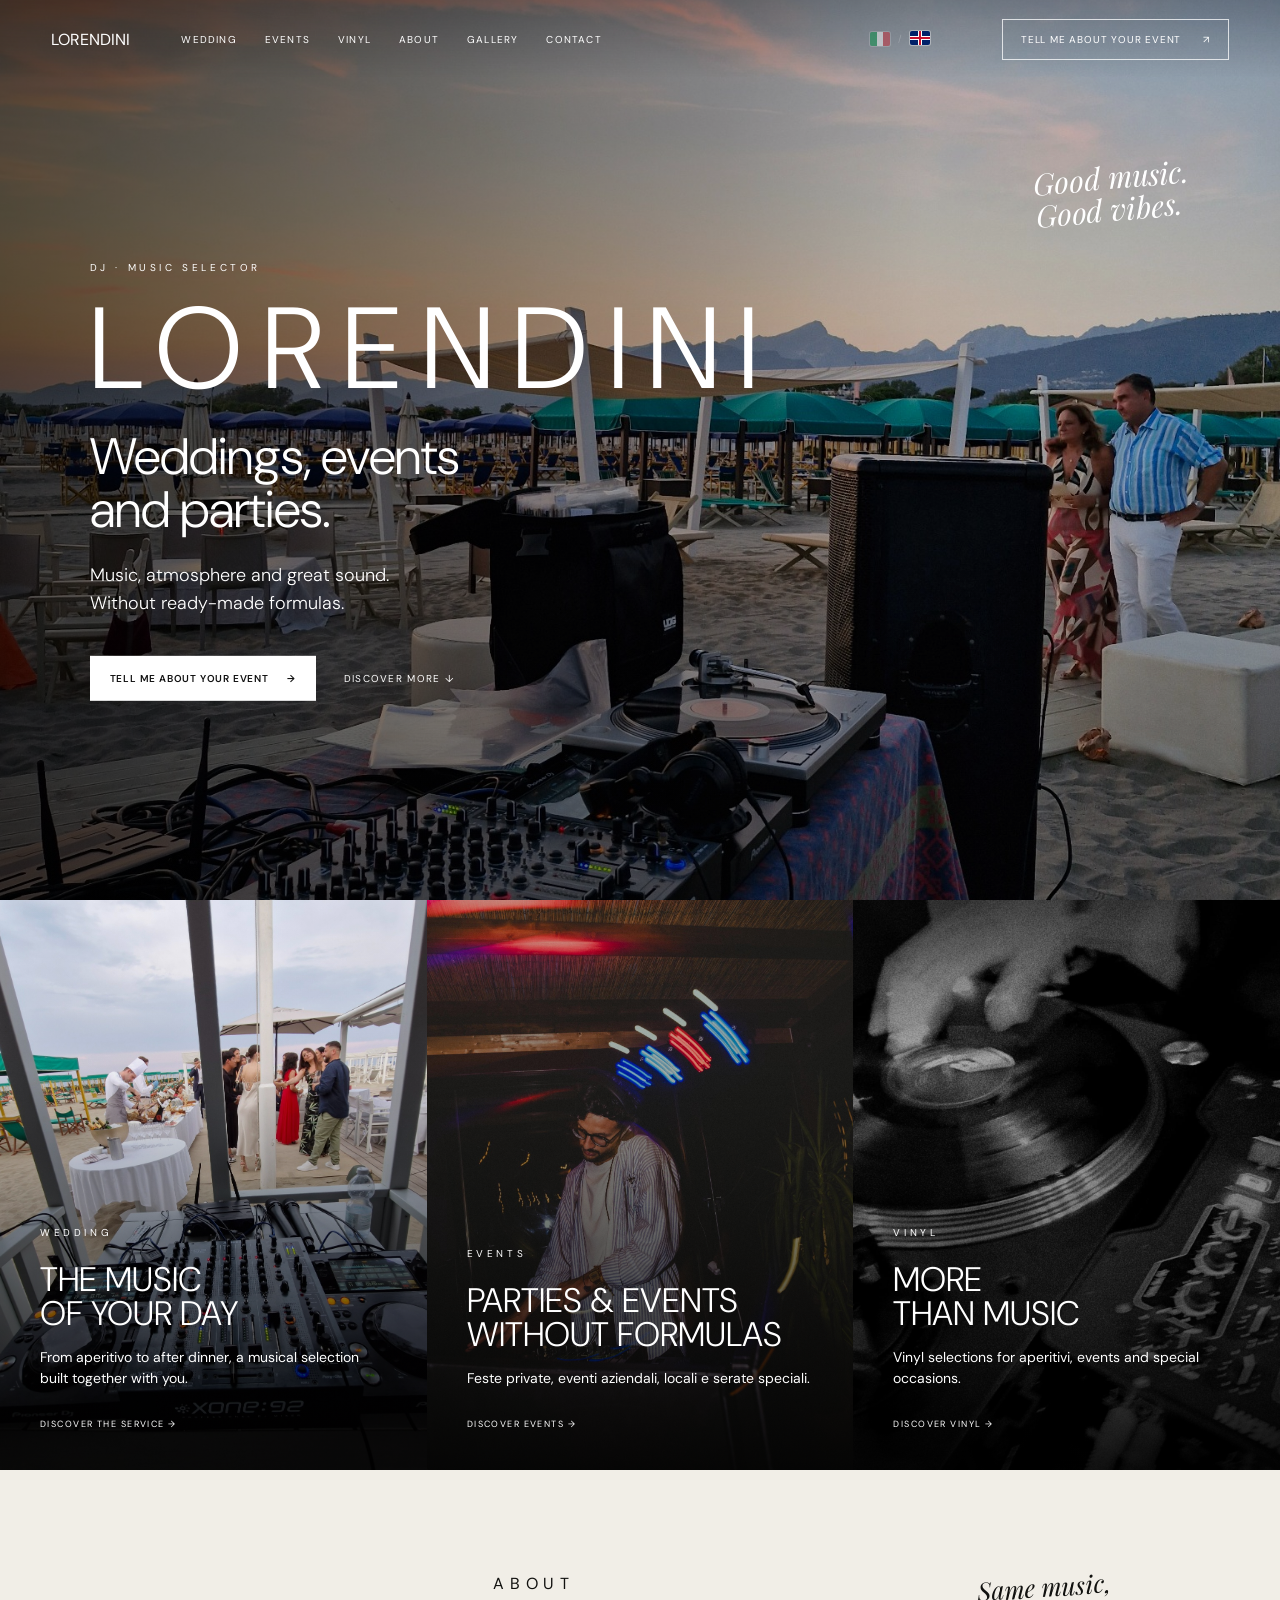
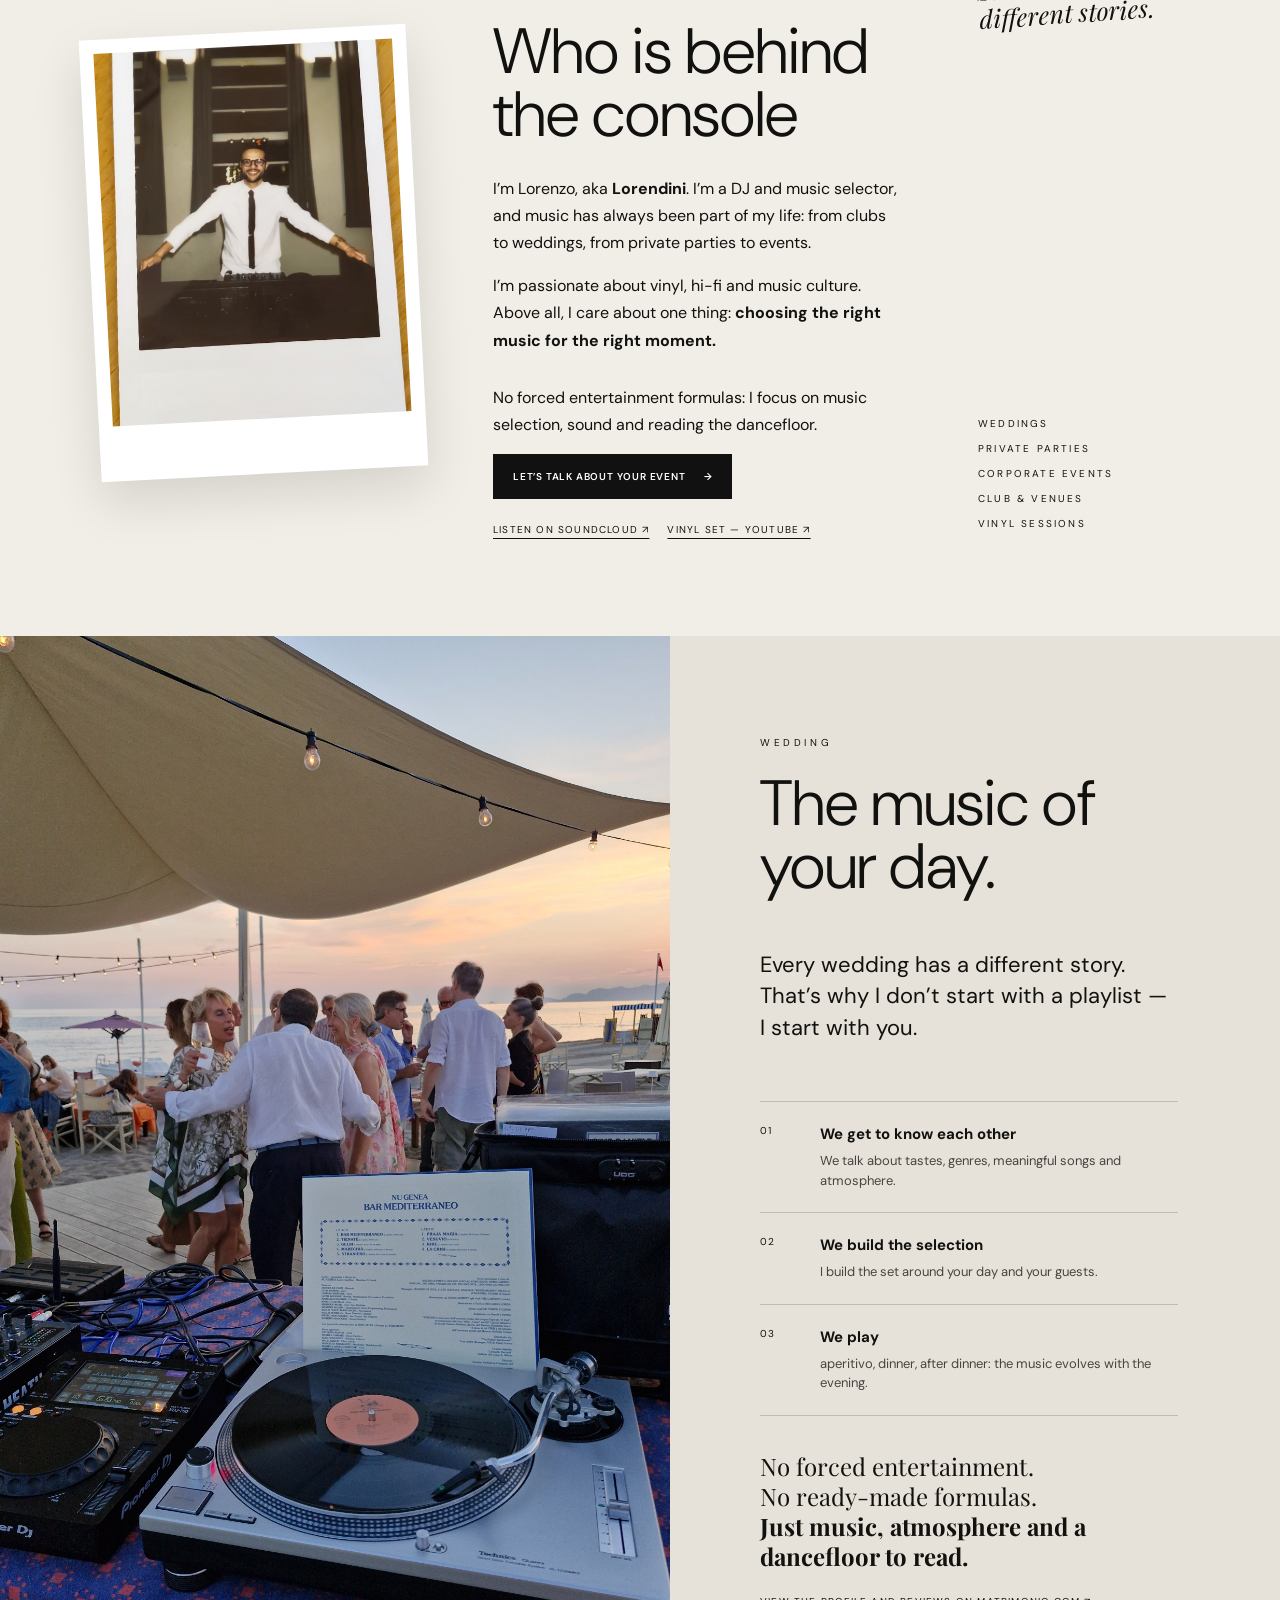
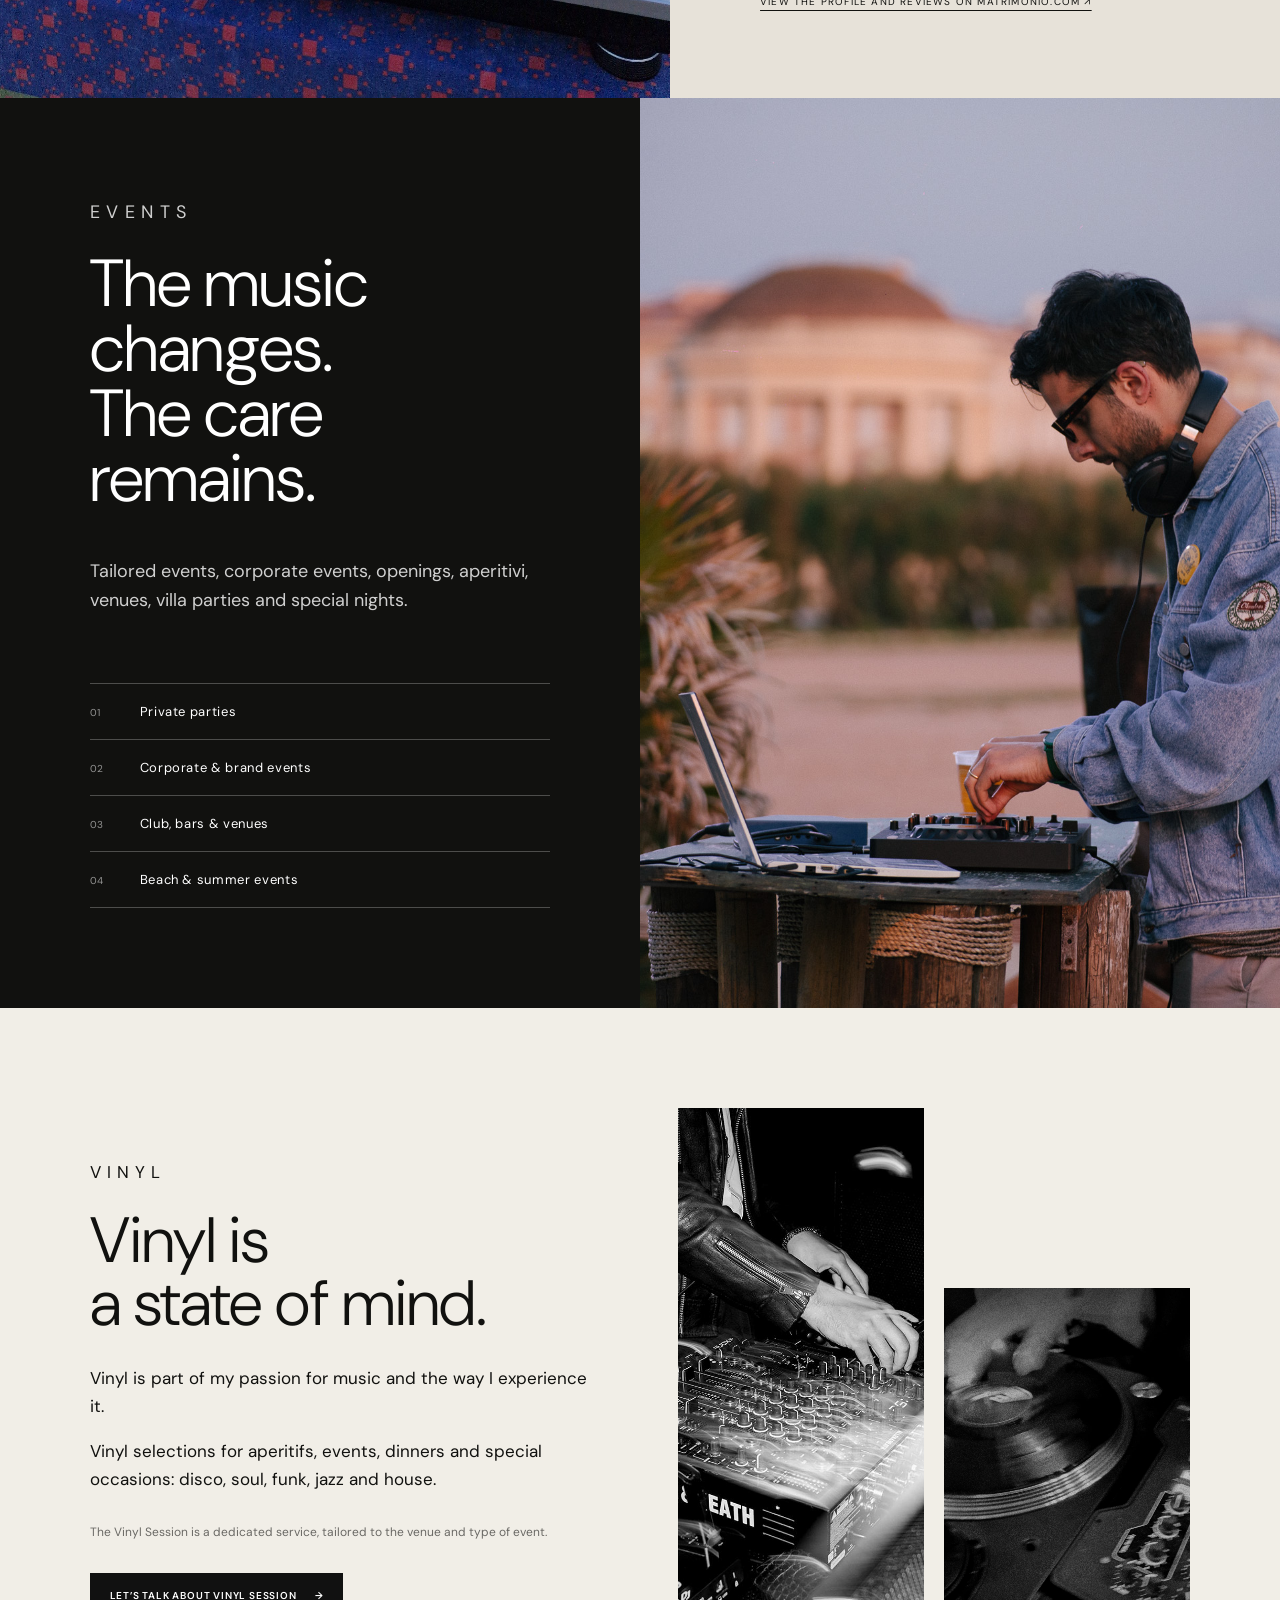
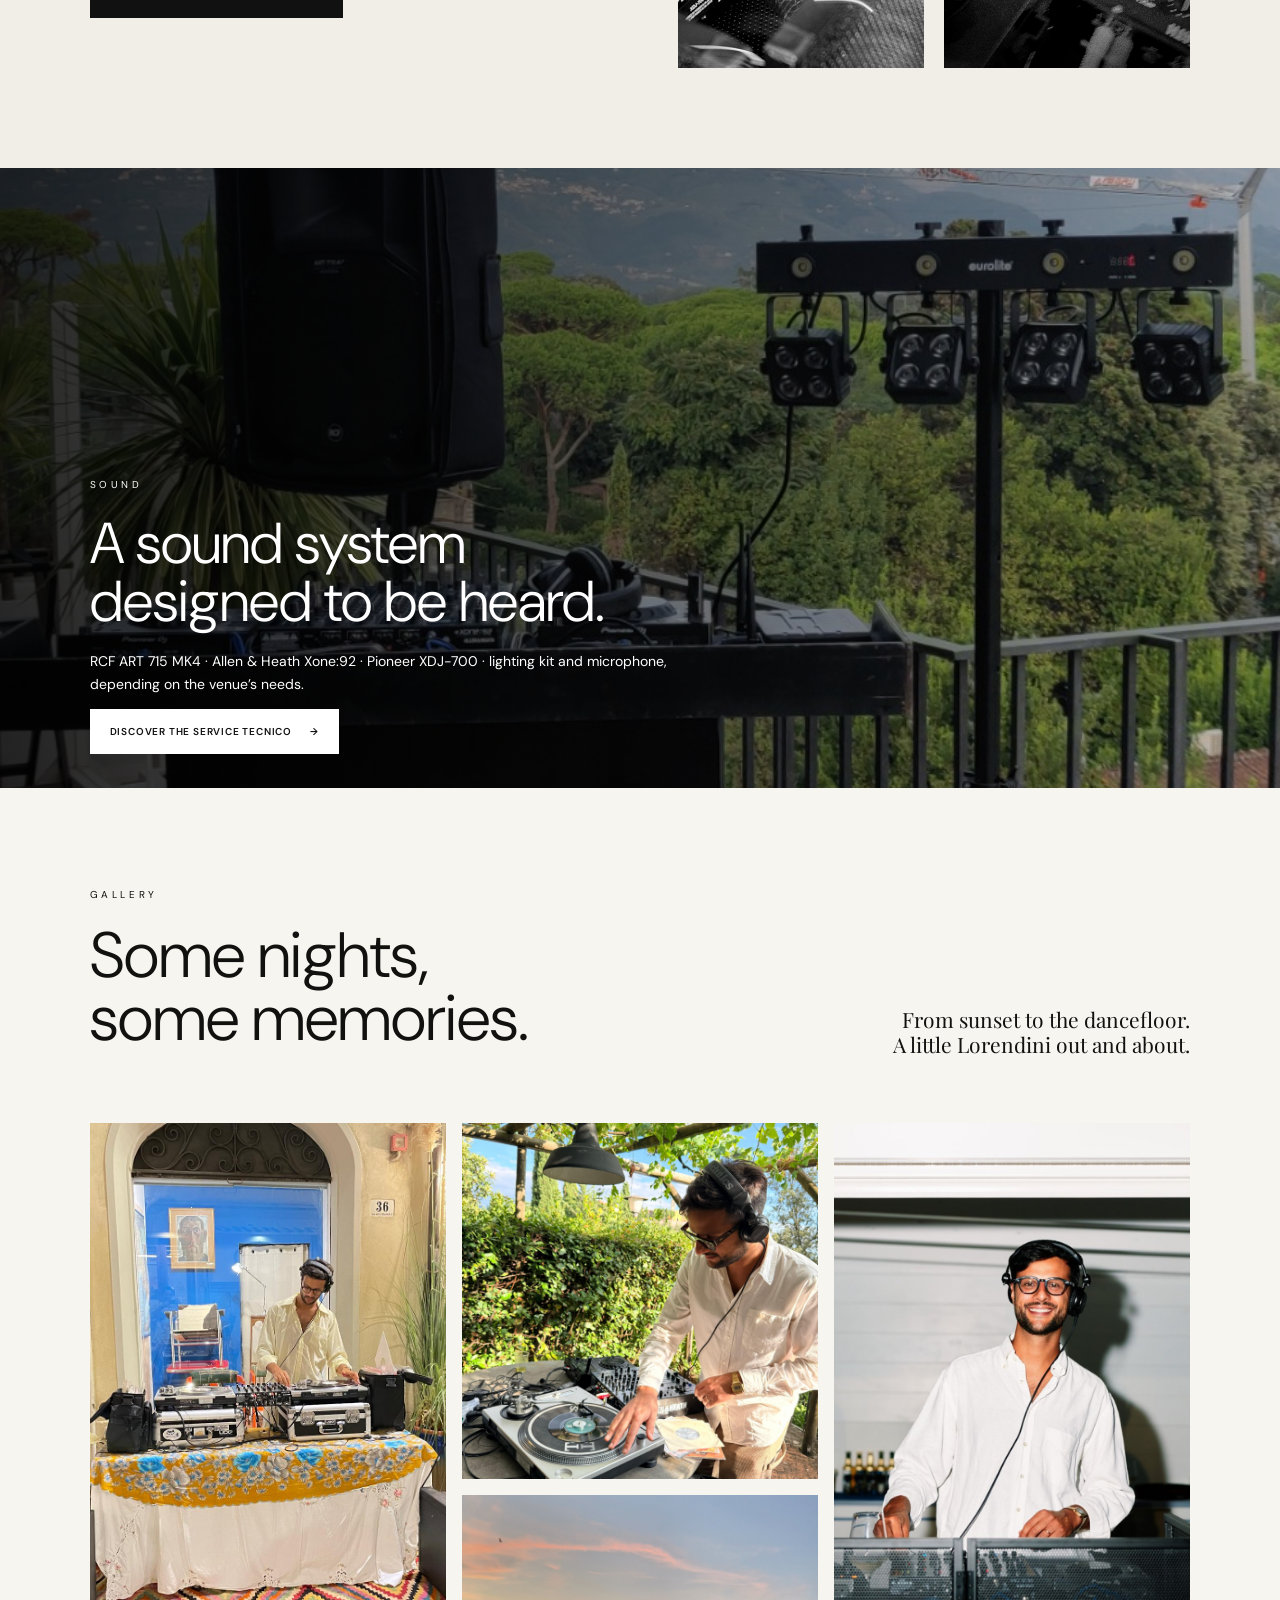
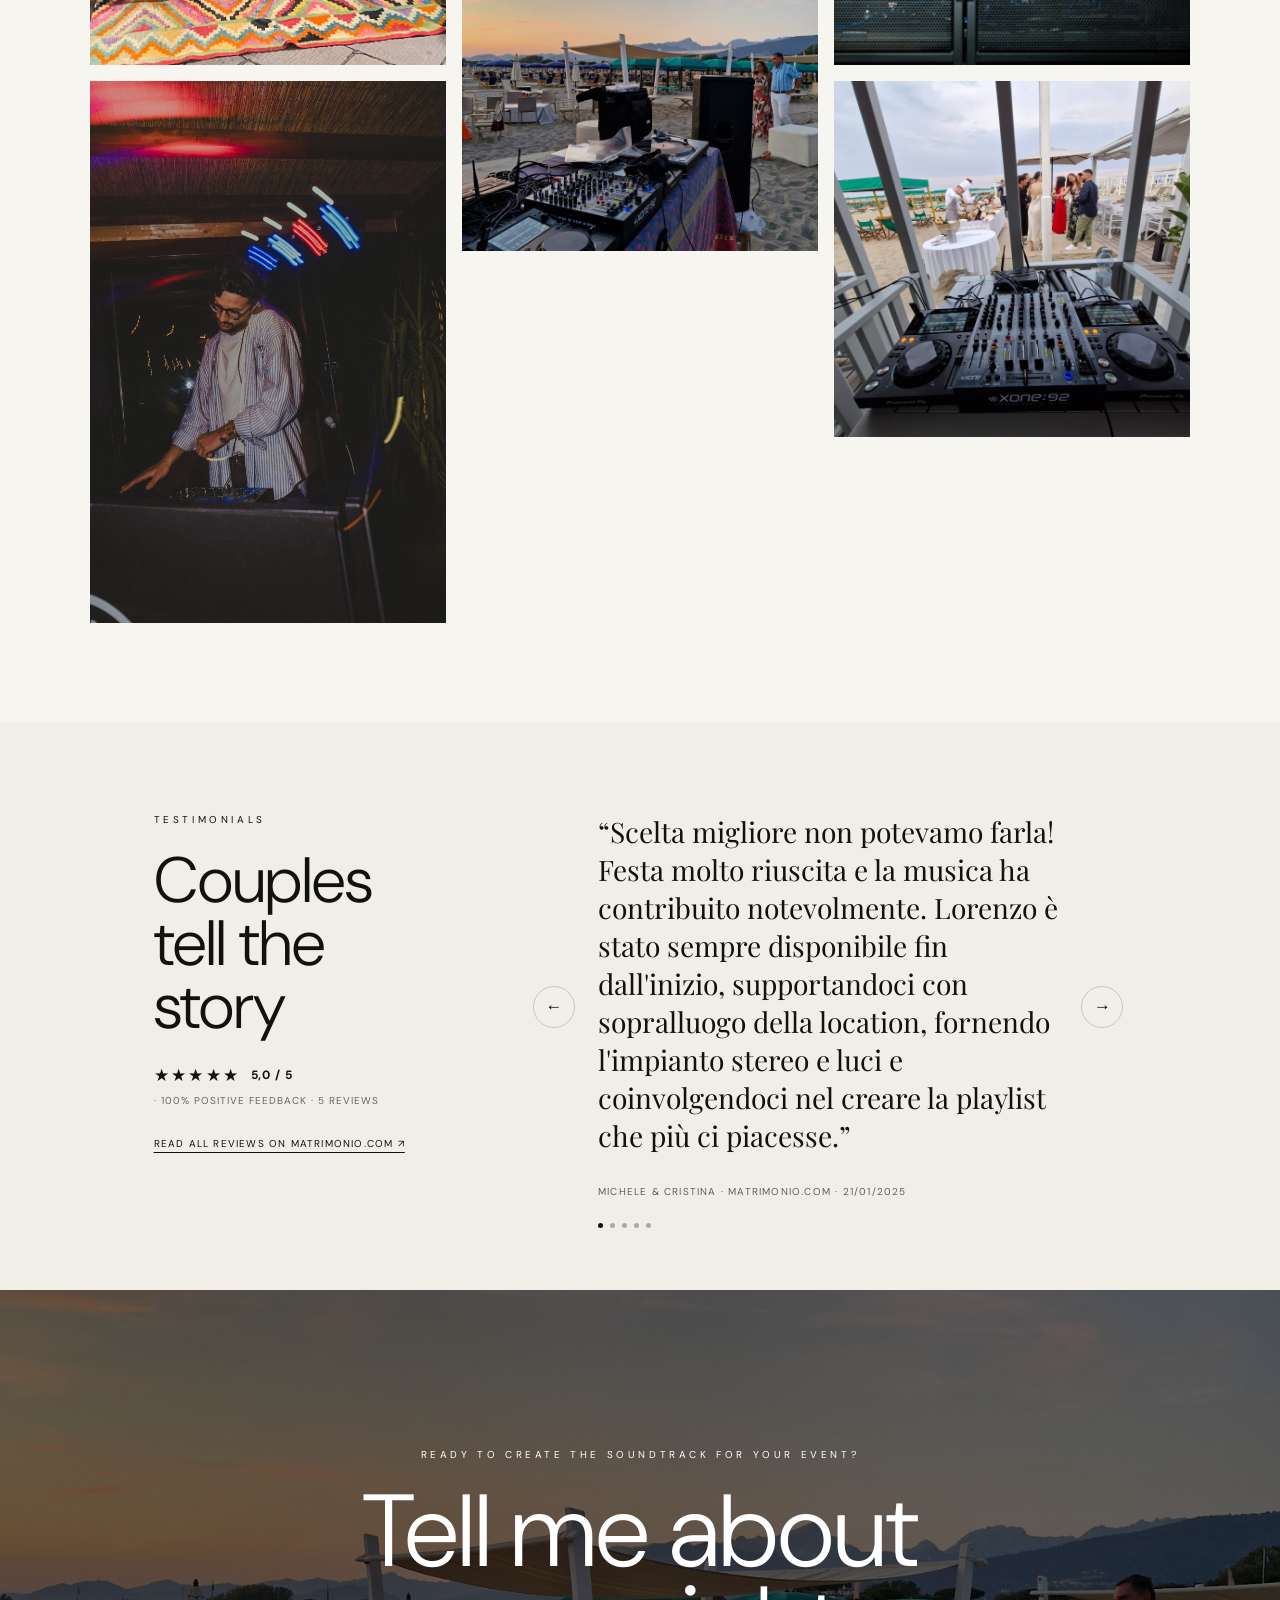
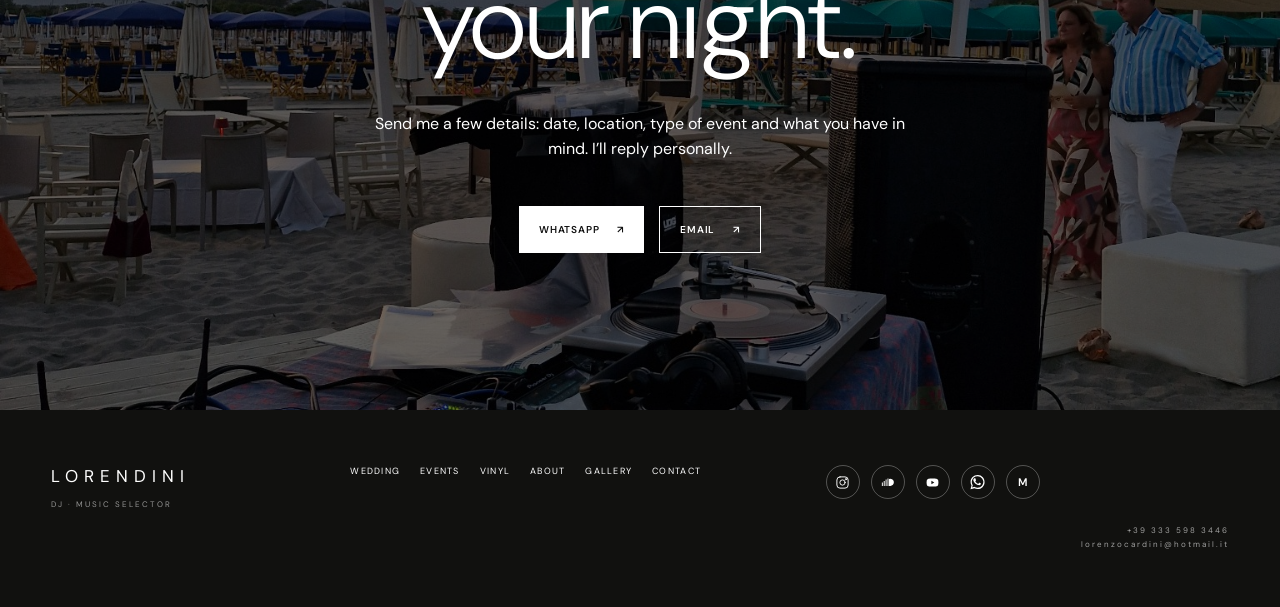
==== commit 2d0abf21: "modifica descrizioni" ====
--- a/en.html
+++ b/en.html
@@ -149,7 +149,7 @@
  <p class="eyebrow dark">VINYL</p>
  <h2>Vinyl is<br>a state of mind.</h2>
  <p>Vinyl is part of my passion for music and the way I experience it.</p>
- <p>Selezioni in vinile per aperitivi, cocktail, eventi, cene e occasioni speciali: disco, soul, funk, jazz, house, italian classics e tutto ciò che merita di essere ascoltato su un piatto.</p>
+ <p>Vinyl selections for aperitifs, events, dinners and special occasions: disco, soul, funk, jazz and house.</p>
  <p class="small-note">The Vinyl Session is a dedicated service, tailored to the venue and type of event.</p>
  <a class="button dark-button" href="#contact">Let’s talk about Vinyl Session <span>→</span></a>
  </div>
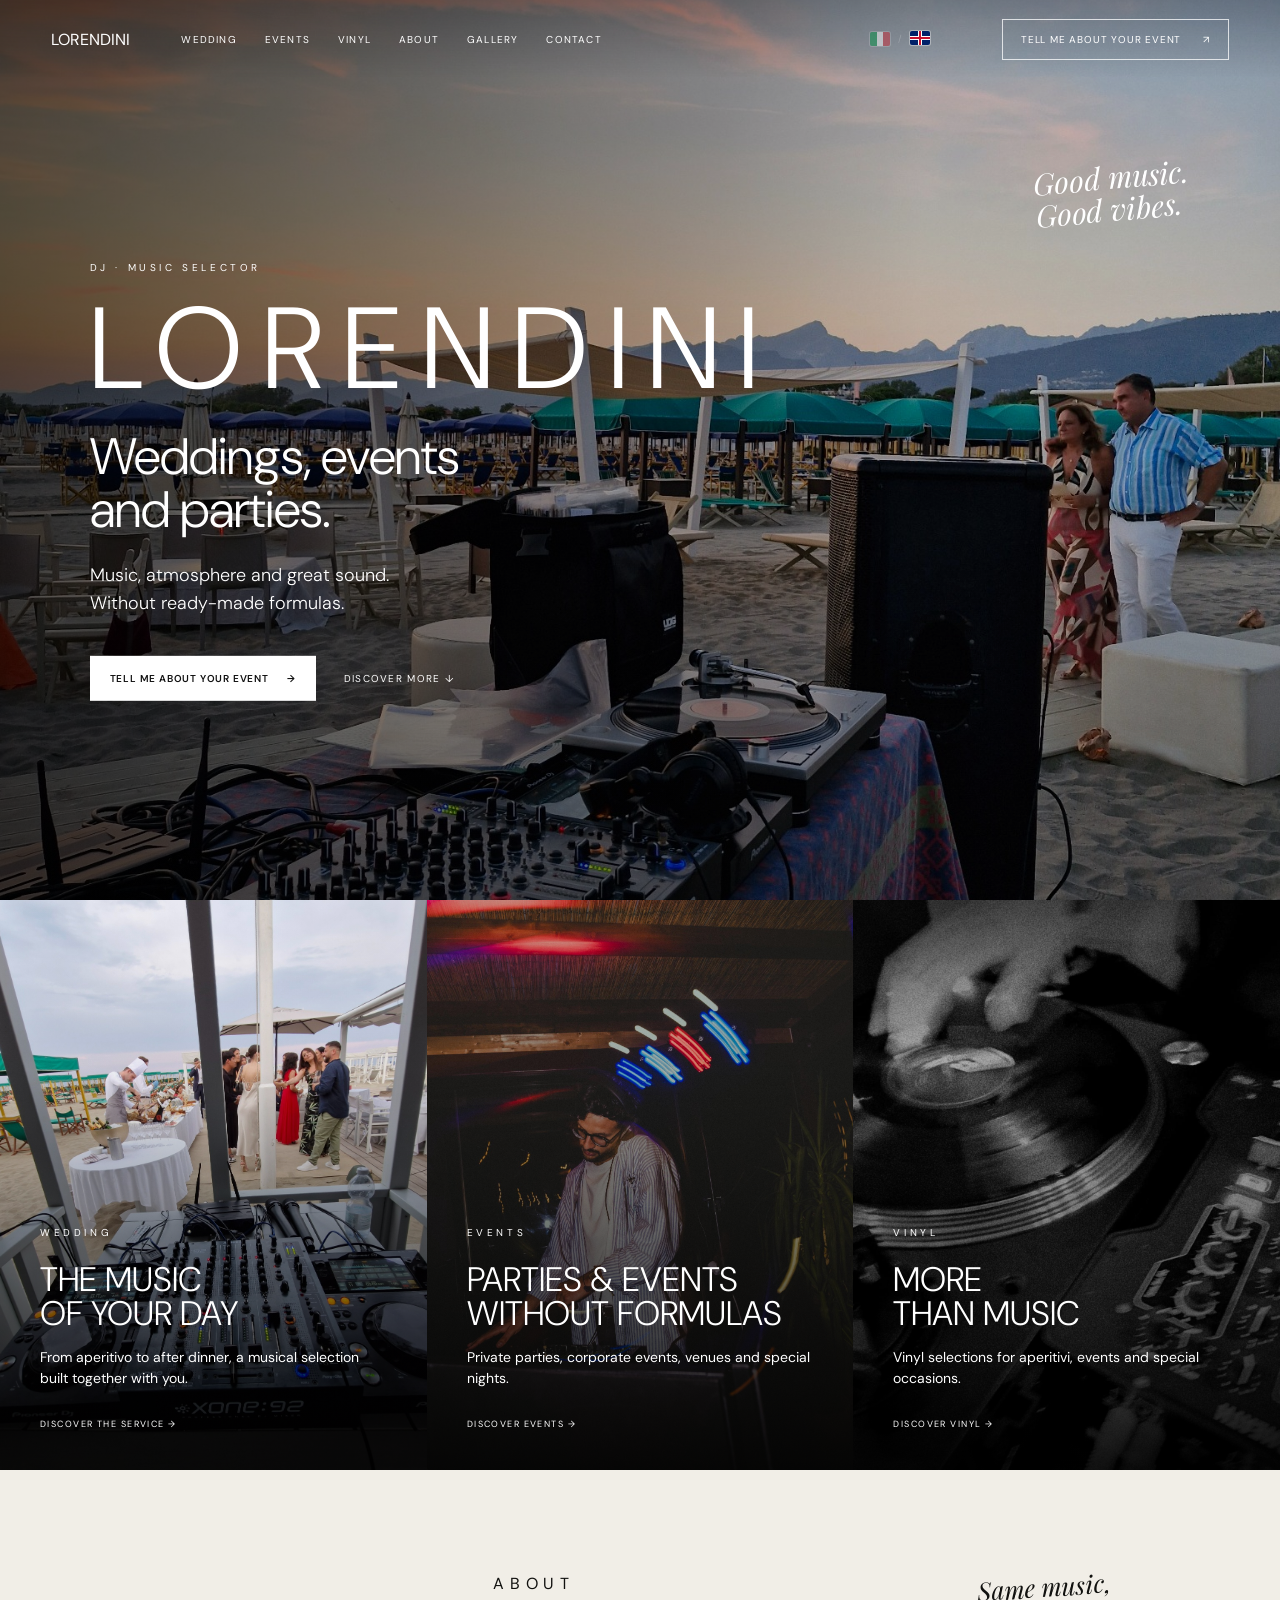
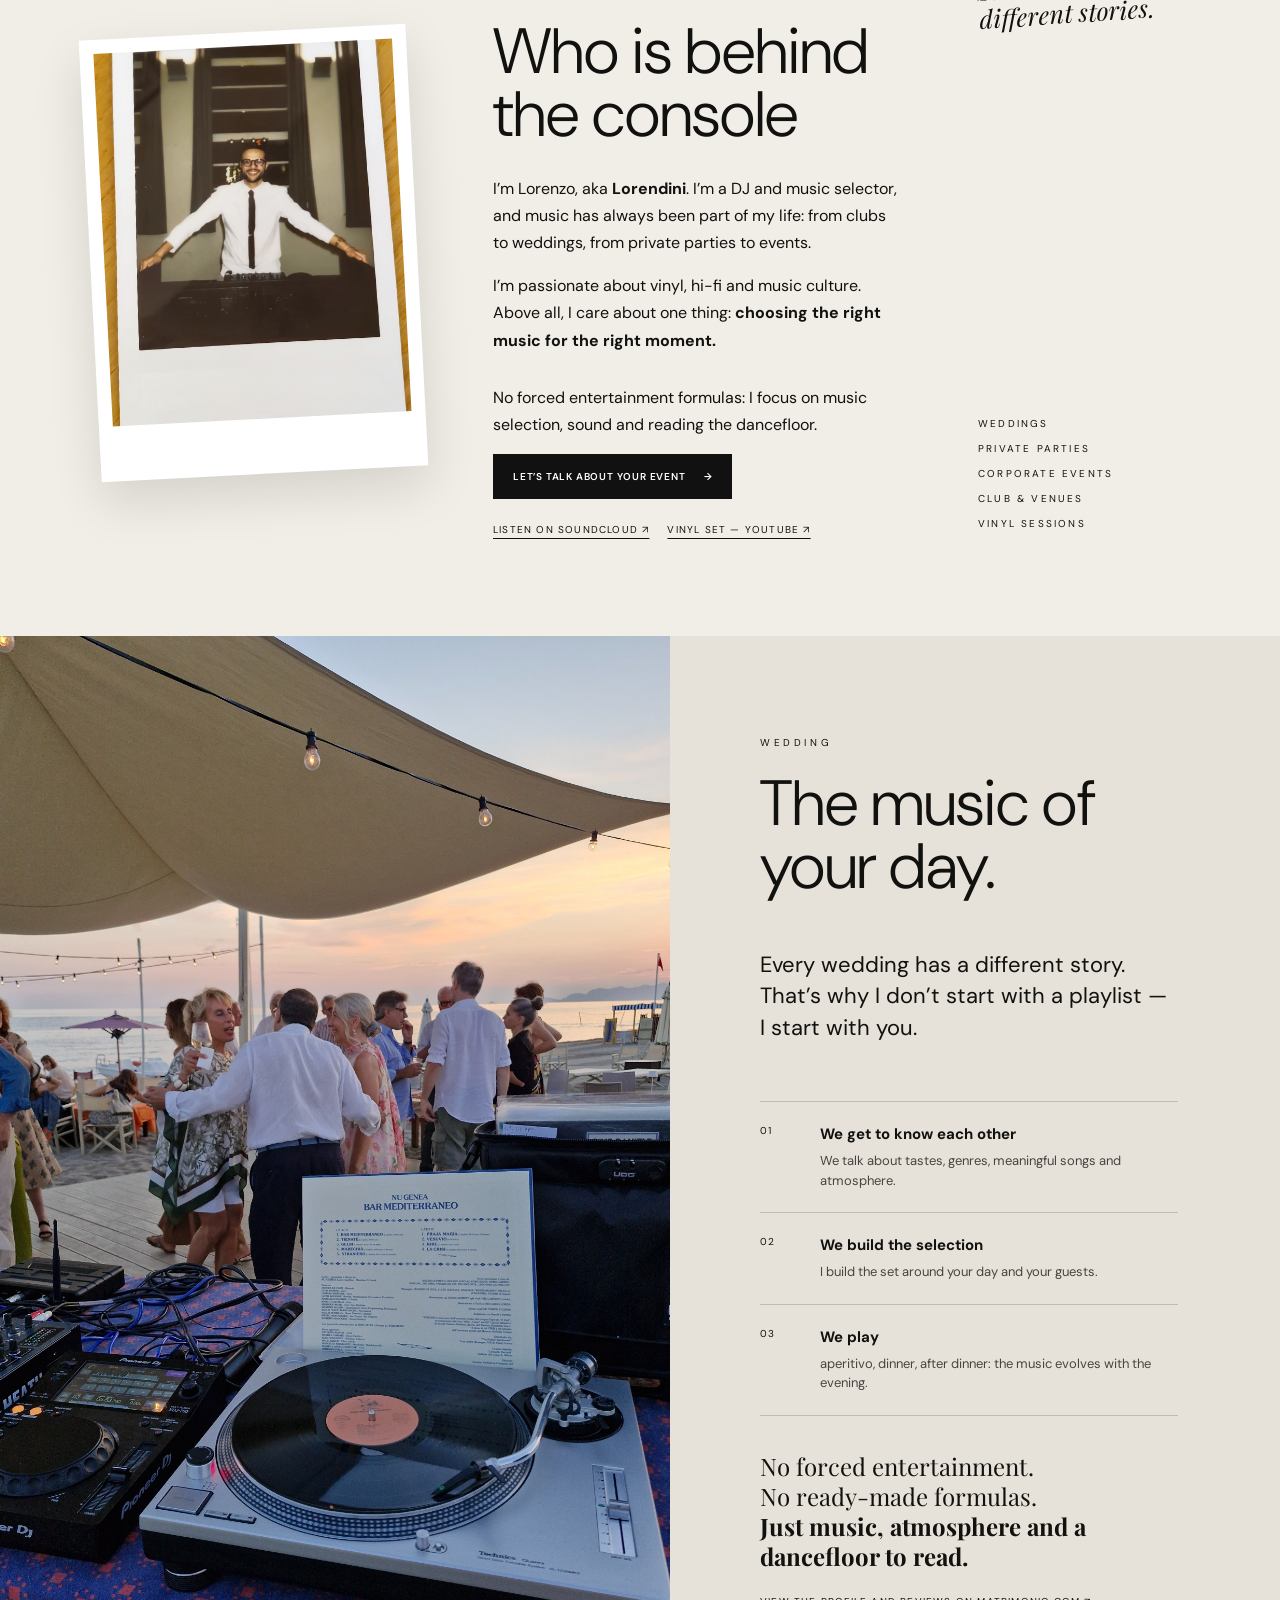
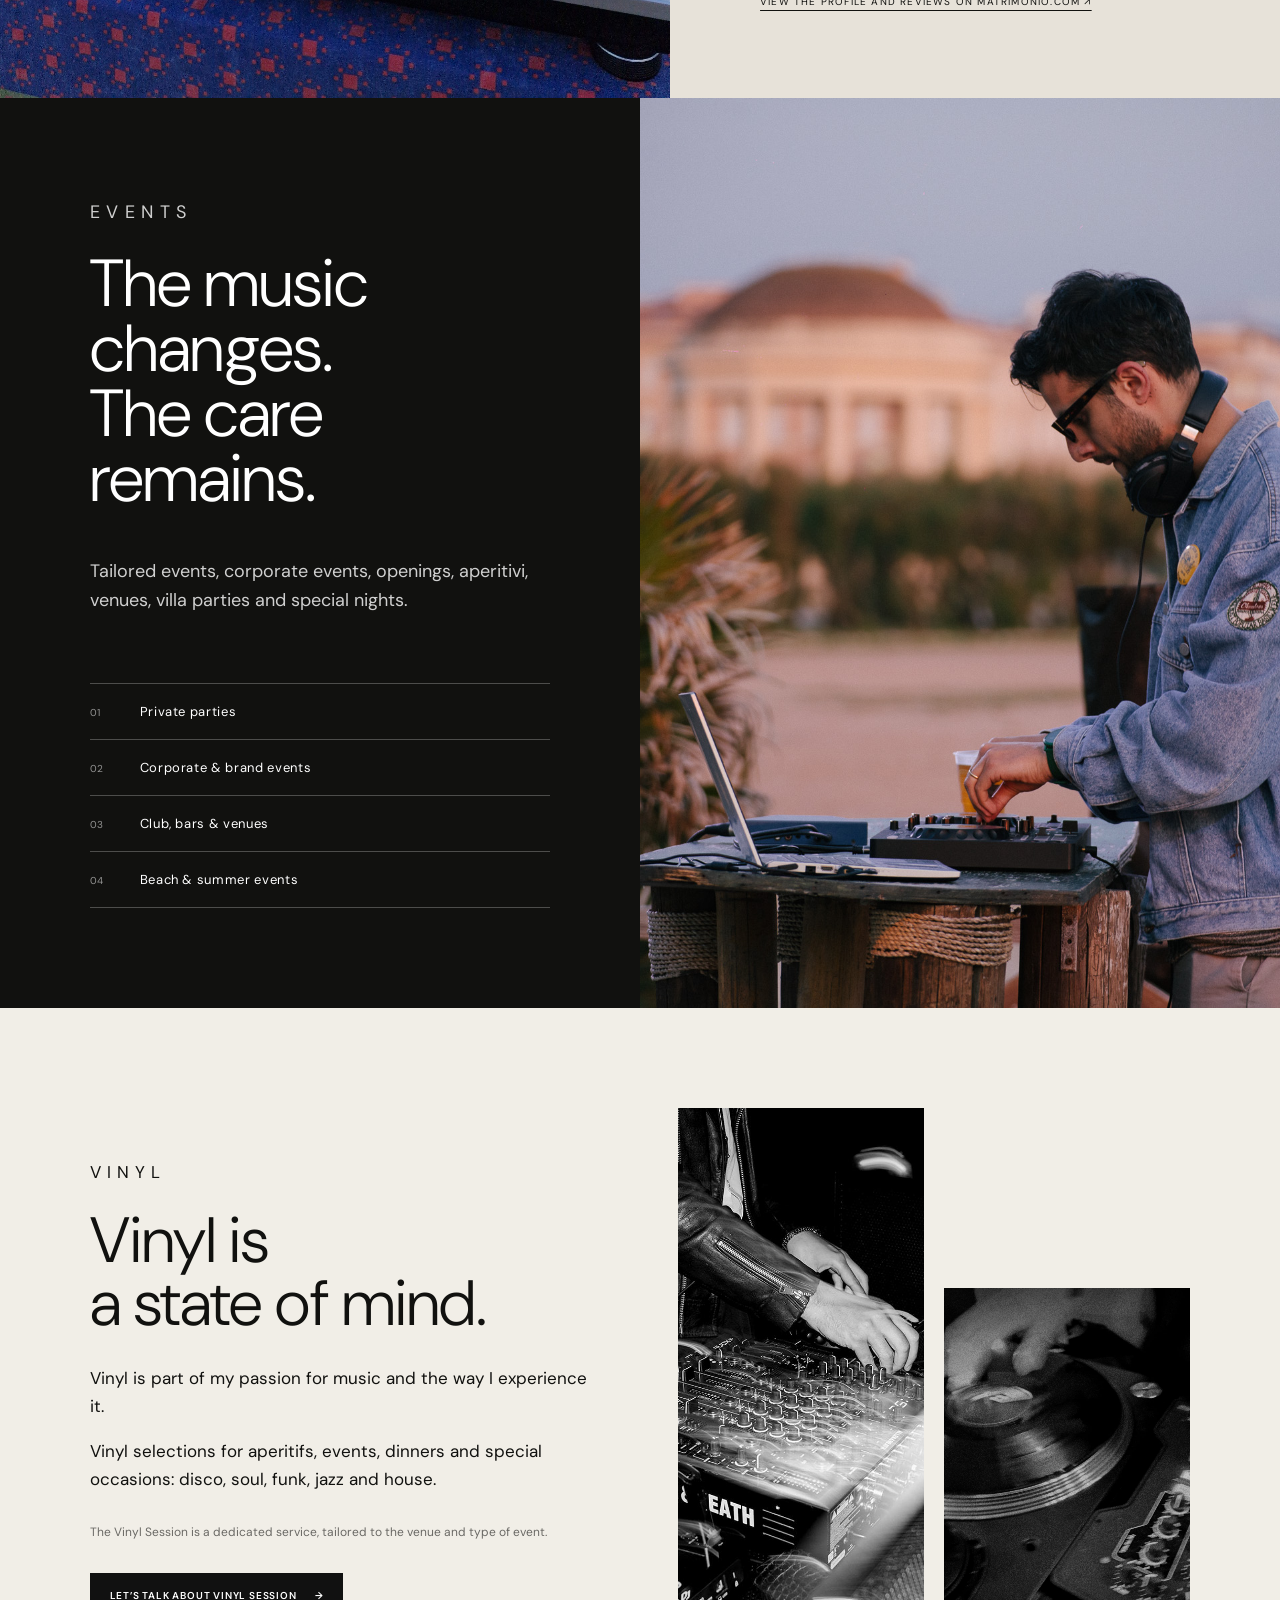
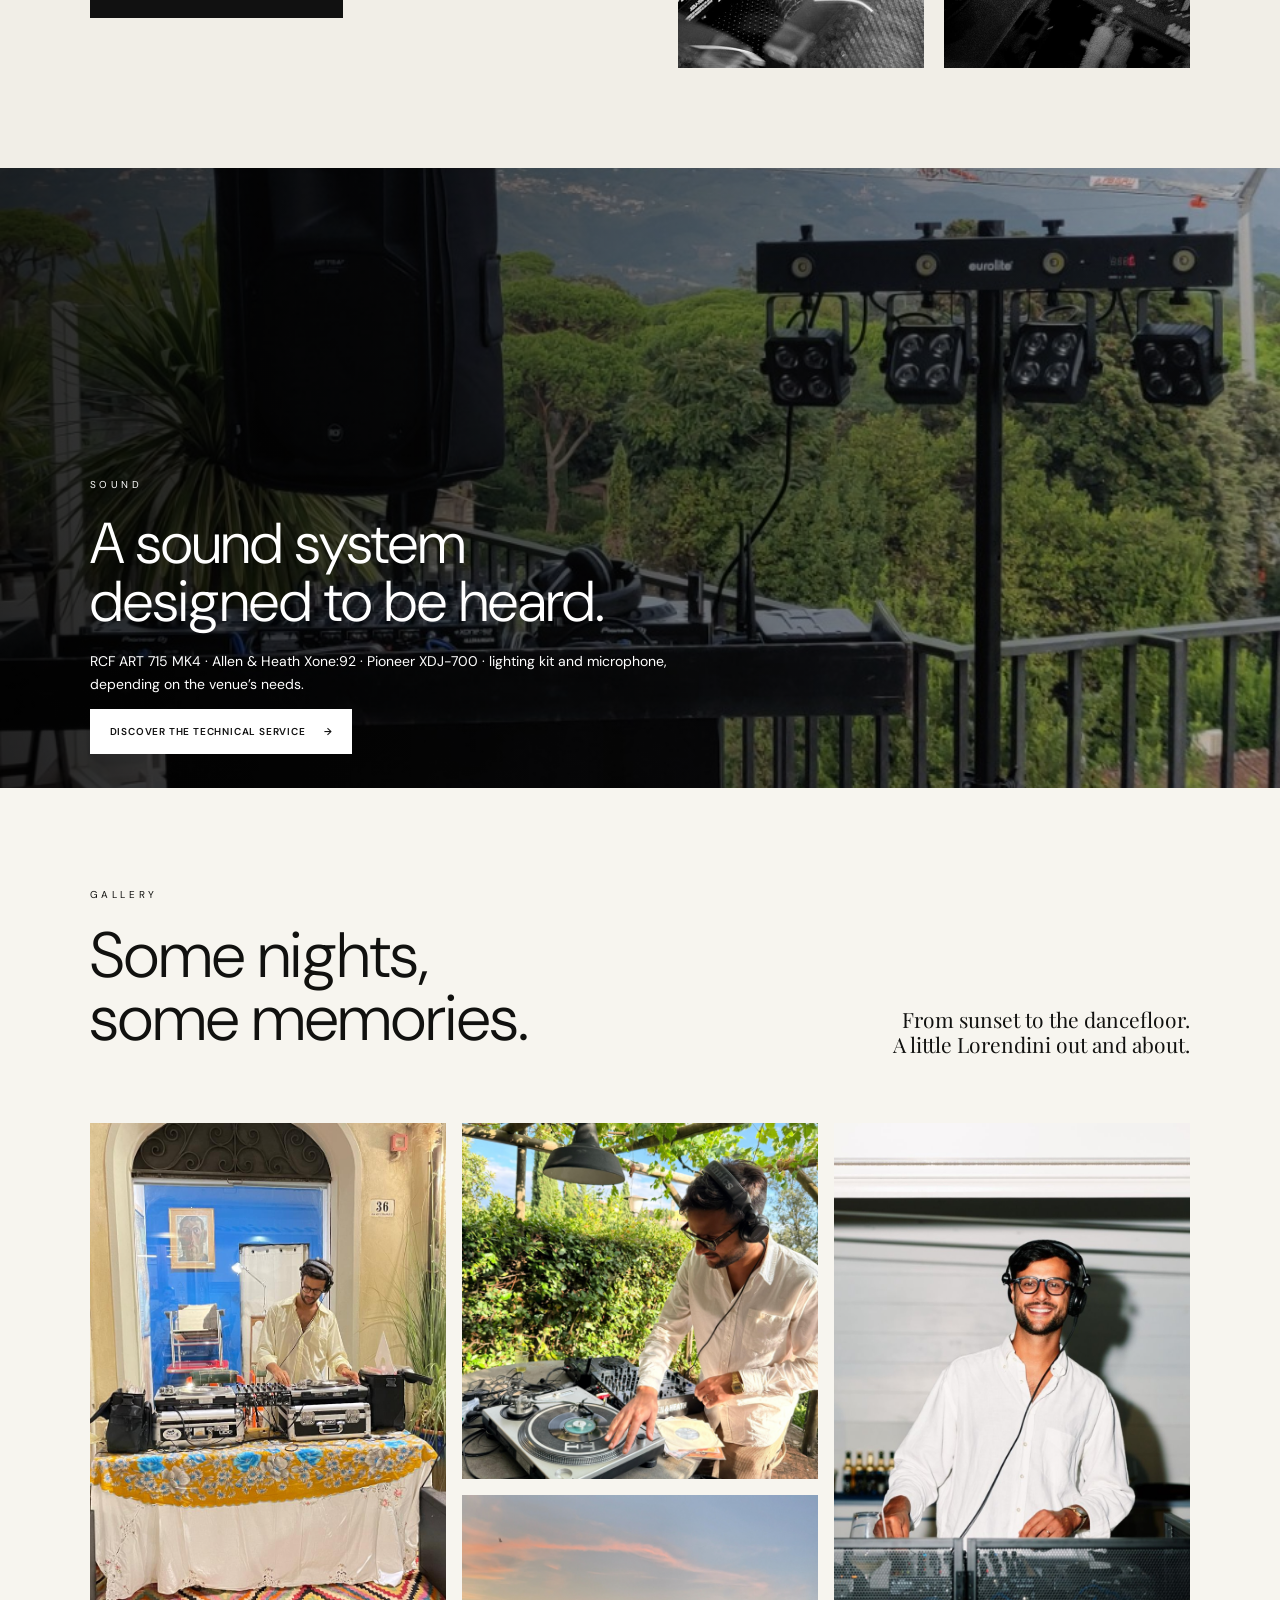
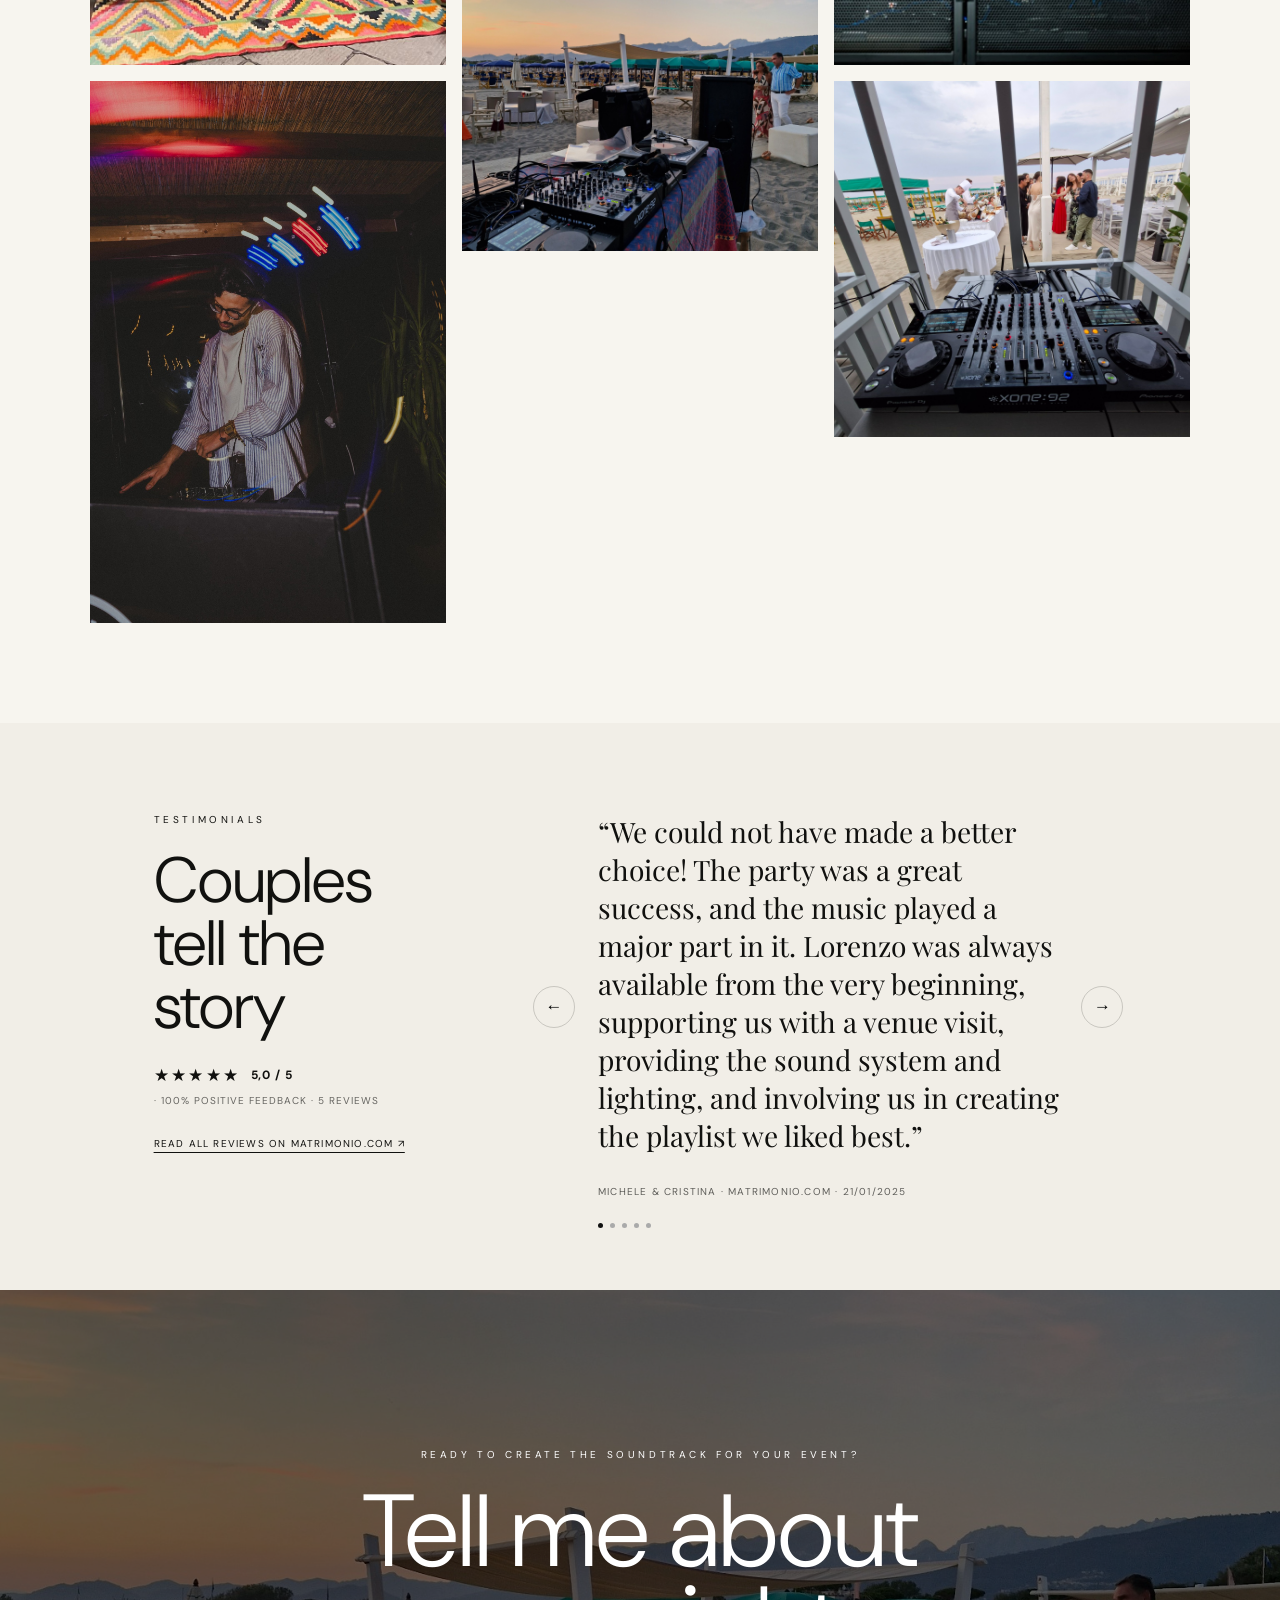
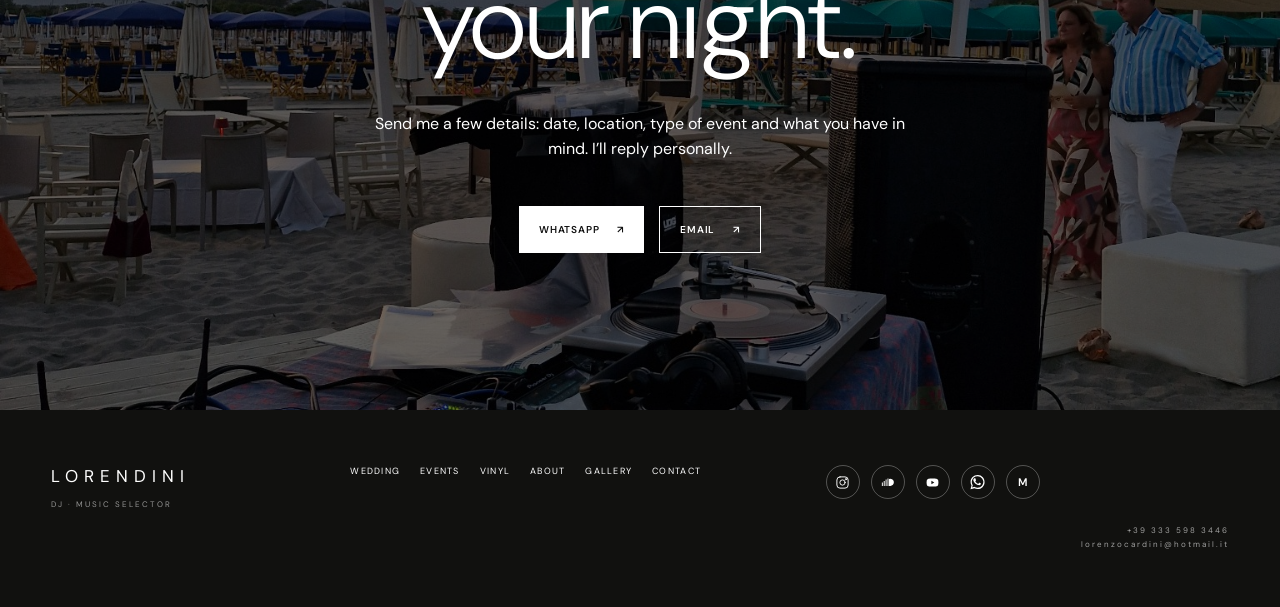
==== commit cd8bb475: "modifica traduzioni inglese" ====
--- a/en.html
+++ b/en.html
@@ -8,7 +8,7 @@
  <meta name="keywords" content="DJ wedding, wedding DJ, event DJ, music selector, vinyl DJ">
  <meta name="theme-color" content="#11110f">
  <meta property="og:title" content="Lorendini — DJ & Music Selector">
- <meta property="og:description" content="Matrimoni, eventi e feste. Musica, atmosfera e buon suono.">
+ <meta property="og:description" content="Weddings, events and parties. Music, atmosphere and great sound.">
  <meta property="og:type" content="website">
  <meta property="og:image" content="assets/beach-sunset.jpg">
  <link rel="preload" as="image" href="assets/beach-sunset.jpg">
@@ -28,7 +28,7 @@
  <a href="#gallery">Gallery</a>
  <a href="#contact">Contact</a>
  </nav>
- <div class="language-switch" aria-label="Selezione lingua"><a class="flag-link" href="index.html" aria-label="Italiano" title="Italiano"><span class="flag flag-it" aria-hidden="true"></span></a><span class="language-separator">/</span><a class="flag-link active" href="en.html" aria-label="English" title="English" aria-current="page"><span class="flag flag-en" aria-hidden="true"></span></a></div>
+ <div class="language-switch" aria-label="Language selection"><a class="flag-link" href="index.html" aria-label="Italian" title="Italian"><span class="flag flag-it" aria-hidden="true"></span></a><span class="language-separator">/</span><a class="flag-link active" href="en.html" aria-label="English" title="English" aria-current="page"><span class="flag flag-en" aria-hidden="true"></span></a></div>
  <a class="header-cta" href="#contact">Tell me about your event <span>↗</span></a>
  </header>
 
@@ -66,7 +66,7 @@
  <div class="feature-content">
  <p class="eyebrow">EVENTS</p>
  <h3>Parties & events<br>without formulas</h3>
- <p>Feste private, eventi aziendali, locali e serate speciali.</p>
+ <p>Private parties, corporate events, venues and special nights.</p>
  <span class="card-link">Discover events →</span>
  </div>
  </a>
@@ -111,7 +111,7 @@
 
  <section class="editorial" id="wedding">
  <div class="editorial-image">
- <img src="assets/beach-vinyl.jpg" alt="Giradischi e DJ setup sulla spiaggia">
+ <img src="assets/beach-vinyl.jpg" alt="Turntable and DJ setup on the beach">
  </div>
  <div class="editorial-copy">
  <p class="eyebrow dark">WEDDING</p>
@@ -140,7 +140,7 @@
  </div>
  </div>
  <div class="dark-image">
- <img src="assets/portrait-dj.jpg" alt="Lorendini durante un DJ set all'aperto">
+ <img src="assets/portrait-dj.jpg" alt="Lorendini during an outdoor DJ set">
  </div>
  </section>
 
@@ -154,8 +154,8 @@
  <a class="button dark-button" href="#contact">Let’s talk about Vinyl Session <span>→</span></a>
  </div>
  <div class="vinyl-gallery">
- <img src="assets/vinyl-garden.jpg" alt="Lorendini con un giradischi Technics in un giardino">
- <img src="assets/vinyl-bw.jpg" alt="Dettaglio di un disco in vinile">
+ <img src="assets/vinyl-garden.jpg" alt="Lorendini with a Technics turntable in a garden">
+ <img src="assets/vinyl-bw.jpg" alt="Close-up of a vinyl record">
  </div>
  </section>
 
@@ -166,7 +166,7 @@
  <p class="eyebrow">SOUND</p>
  <h2>A sound system<br>designed to be heard.</h2>
  <p>RCF ART 715 MK4 · Allen & Heath Xone:92 · Pioneer XDJ-700 · lighting kit and microphone, depending on the venue’s needs.</p>
- <a class="button light" href="#contact">Discover the service tecnico <span>→</span></a>
+ <a class="button light" href="#contact">Discover the technical service <span>→</span></a>
  </div>
  </section>
 
@@ -189,8 +189,8 @@
  <div class="test-title">
  <p class="eyebrow dark">TESTIMONIALS</p>
  <h2>Couples<br>tell the story</h2>
- <div class="review-summary" aria-label="Valutazione su Matrimonio.com">
- <div class="review-stars" aria-label="5 stelle su 5">★★★★★</div>
+ <div class="review-summary" aria-label="Rating on Matrimonio.com">
+ <div class="review-stars" aria-label="5 out of 5 stars">★★★★★</div>
  <strong>5,0 / 5</strong>
  <span>· 100% positive feedback · 5 reviews</span>
  </div>
@@ -200,23 +200,23 @@
  <button class="review-arrow prev" aria-label="Previous review">←</button>
  <div class="review-track">
  <article class="review-slide active">
- <p>“Scelta migliore non potevamo farla! Festa molto riuscita e la musica ha contribuito notevolmente. Lorenzo è stato sempre disponibile fin dall'inizio, supportandoci con sopralluogo della location, fornendo l'impianto stereo e luci e coinvolgendoci nel creare la playlist che più ci piacesse.”</p>
+ <p>“We could not have made a better choice! The party was a great success, and the music played a major part in it. Lorenzo was always available from the very beginning, supporting us with a venue visit, providing the sound system and lighting, and involving us in creating the playlist we liked best.”</p>
  <cite>Michele & Cristina · Matrimonio.com · 21/01/2025</cite>
  </article>
  <article class="review-slide">
- <p>“Si è dimostrato molto disponibile nell'assecondare i nostri gusti e richieste. Cordiale e amichevole con i nostri invitati, i quali si sono complimentati con noi per la qualità della musica.”</p>
+ <p>“He was very accommodating of our tastes and requests. Warm and friendly with our guests, who complimented us on the quality of the music.”</p>
  <cite>Ciro · Matrimonio.com · 01/10/2024</cite>
  </article>
  <article class="review-slide">
- <p>“Il mix perfetto tra professionalità e coinvolgimento. Ha fatto ballare tutti dal primo all'ultimo minuto della festa sapendo come intervenire musicalmente sempre al momento giusto.”</p>
+ <p>“The perfect mix of professionalism and engagement. He had everyone dancing from the first to the last minute of the party, always knowing how to step in musically at just the right moment.”</p>
  <cite>Paolo & Jessica · Matrimonio.com · 16/09/2024</cite>
  </article>
  <article class="review-slide">
- <p>“Ha saputo adattarsi al nostro matrimonio francese con una playlist italo-francese e internazionale. È stato molto disponibile alle nostre richieste e abbiamo festeggiato in modo bellissimo.”</p>
+ <p>“He adapted brilliantly to our French wedding with an Italian-French and international playlist. He was very accommodating of our requests, and we had a wonderful celebration.”</p>
  <cite>Sarah · Matrimonio.com · 24/06/2024</cite>
  </article>
  <article class="review-slide">
- <p>“Lorenzo ha suonato per il nostro matrimonio dal pomeriggio fino a tarda notte, bravissimo nello scegliere i pezzi giusti nel mantenere sempre l'atmosfera. Molto professionale, organizzato ed attrezzatissimo.”</p>
+ <p>“Lorenzo played at our wedding from the afternoon until late at night. He was excellent at choosing the right tracks and keeping the atmosphere going throughout. Very professional, organised and exceptionally well equipped.”</p>
  <cite>Riccardo · Matrimonio.com · 26/09/2023</cite>
  </article>
  </div>
@@ -233,9 +233,9 @@
  <h2>Tell me about<br>your night.</h2>
  <p>Send me a few details: date, location, type of event and what you have in mind. I’ll reply personally.</p>
  <div class="contact-buttons">
- <!-- Sostituisci il numero qui sotto con il tuo numero WhatsApp -->
+ <!-- Replace the number below with your WhatsApp number -->
  <a class="button light" href="https://wa.me/393335983446" target="_blank" rel="noopener">WhatsApp <span>↗</span></a>
- <!-- Sostituisci l'email qui sotto -->
+ <!-- Replace the email address below -->
  <a class="button outline-light" href="mailto:lorenzocardini@hotmail.it">Email <span>↗</span></a>
  </div>
  </div>
@@ -247,7 +247,7 @@
  <div class="footer-nav">
  <a href="#wedding">Wedding</a><a href="#events">Events</a><a href="#vinyl">Vinyl</a><a href="#about">About</a><a href="#gallery">Gallery</a><a href="#contact">Contact</a>
  </div>
- <div class="footer-social" aria-label="Link esterni">
+ <div class="footer-social" aria-label="External links">
  <a class="social-icon" href="https://www.instagram.com/lorendini/" target="_blank" rel="noopener" aria-label="Instagram" title="Instagram">
  <svg viewBox="0 0 24 24" aria-hidden="true"><rect x="3" y="3" width="18" height="18" rx="5"></rect><circle cx="12" cy="12" r="4.2"></circle><circle cx="17.4" cy="6.7" r="1"></circle></svg>
  </a>
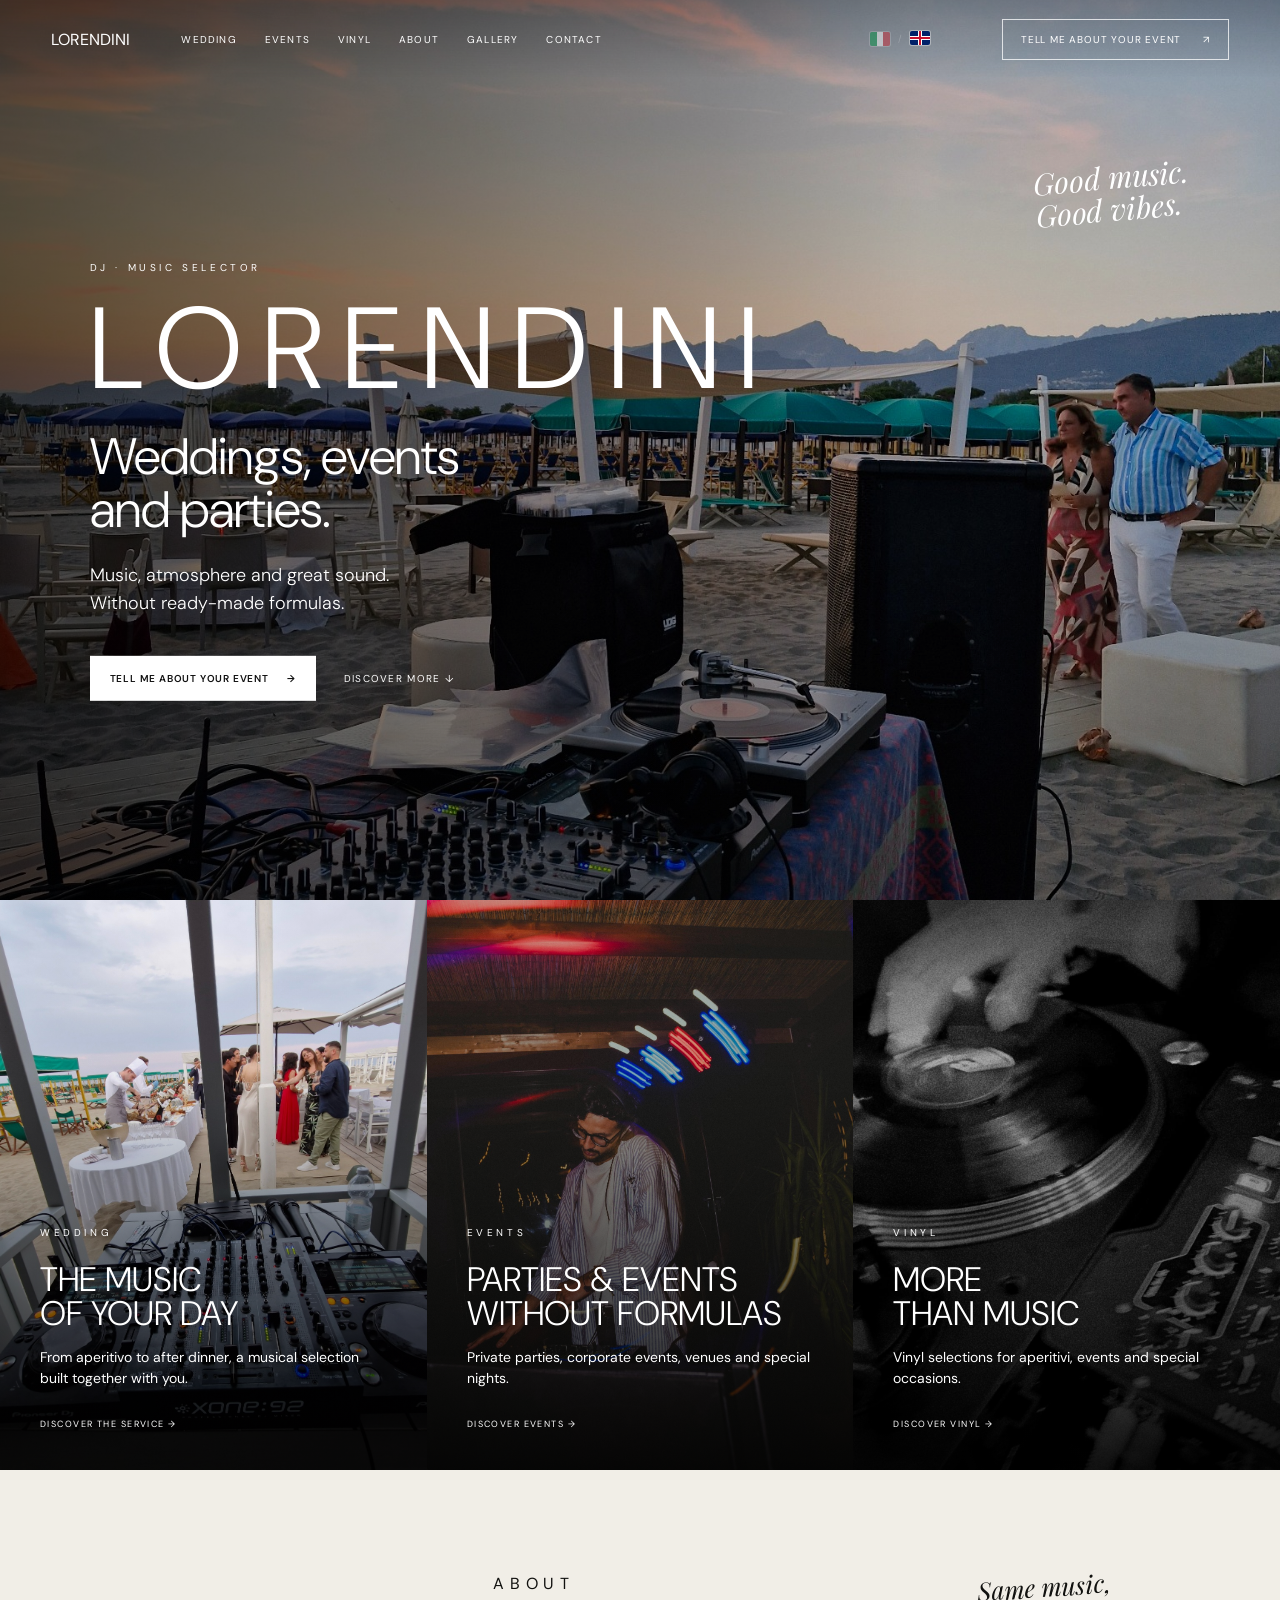
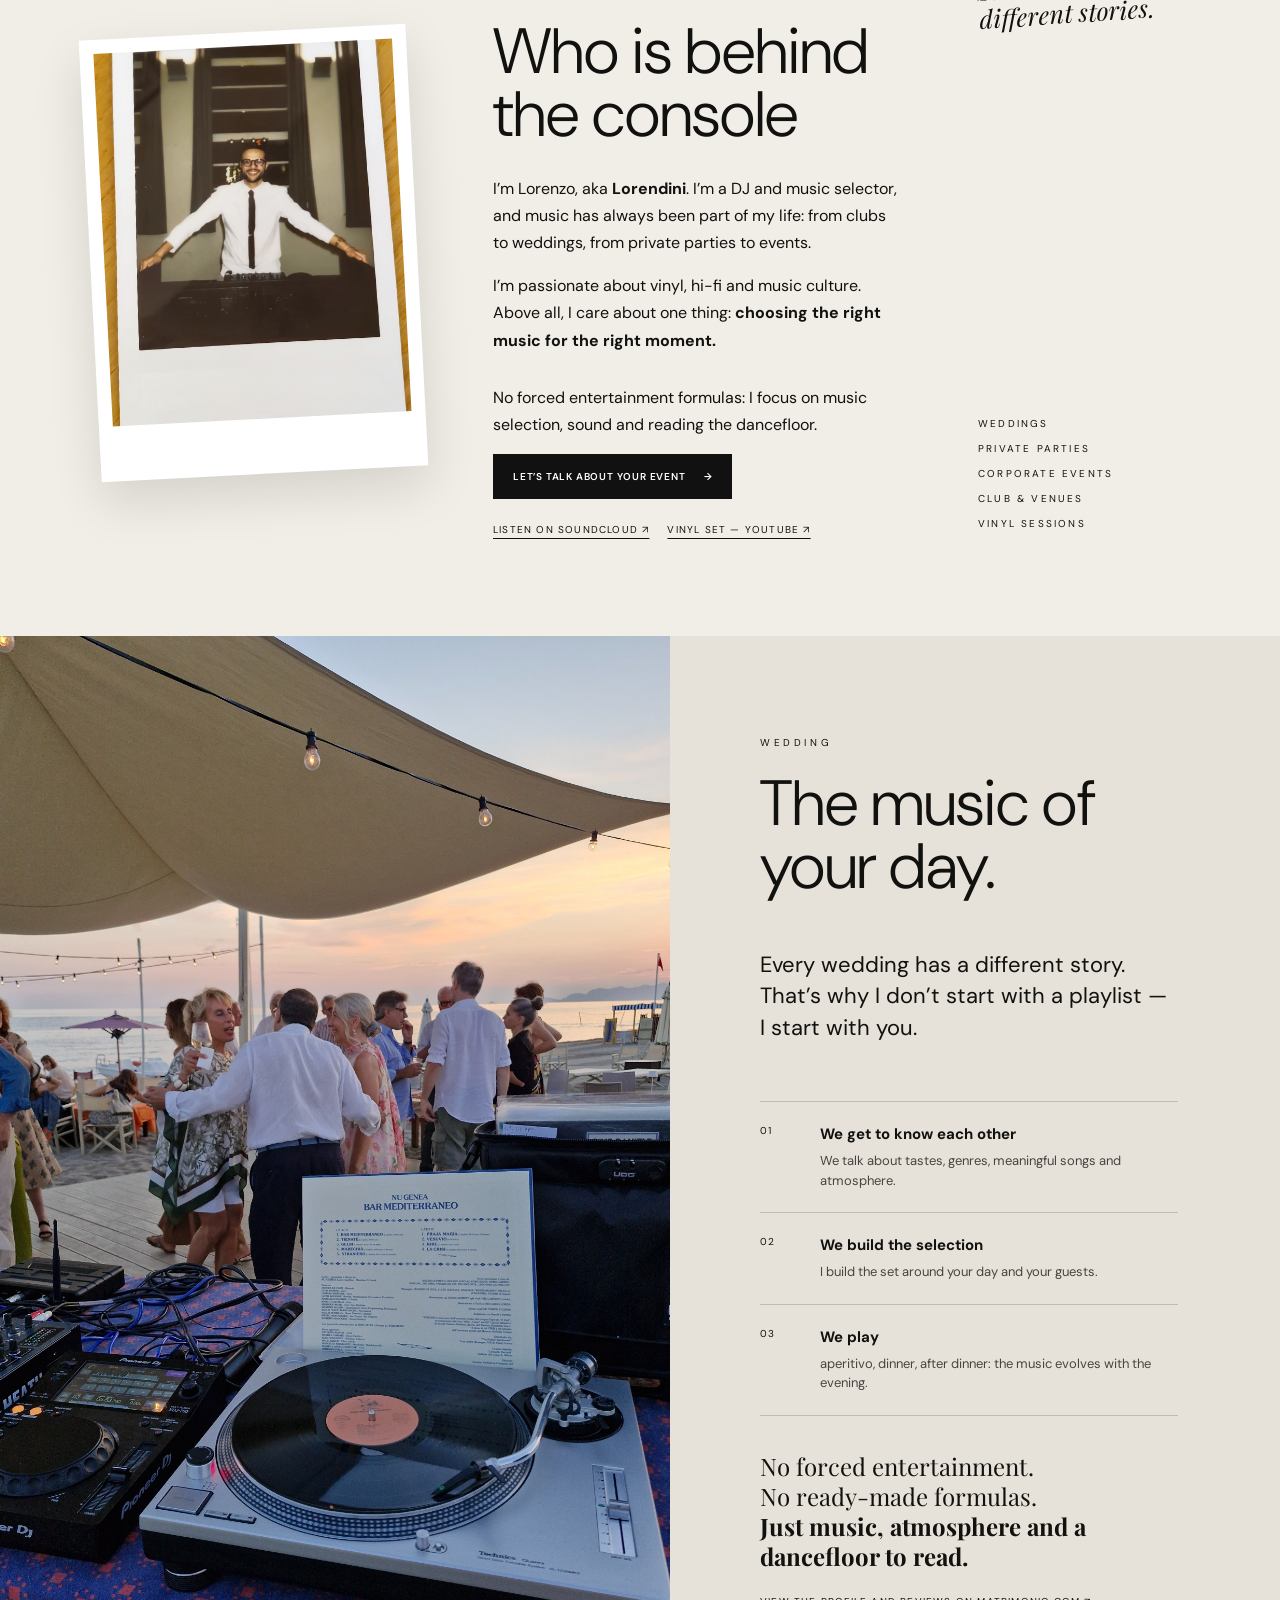
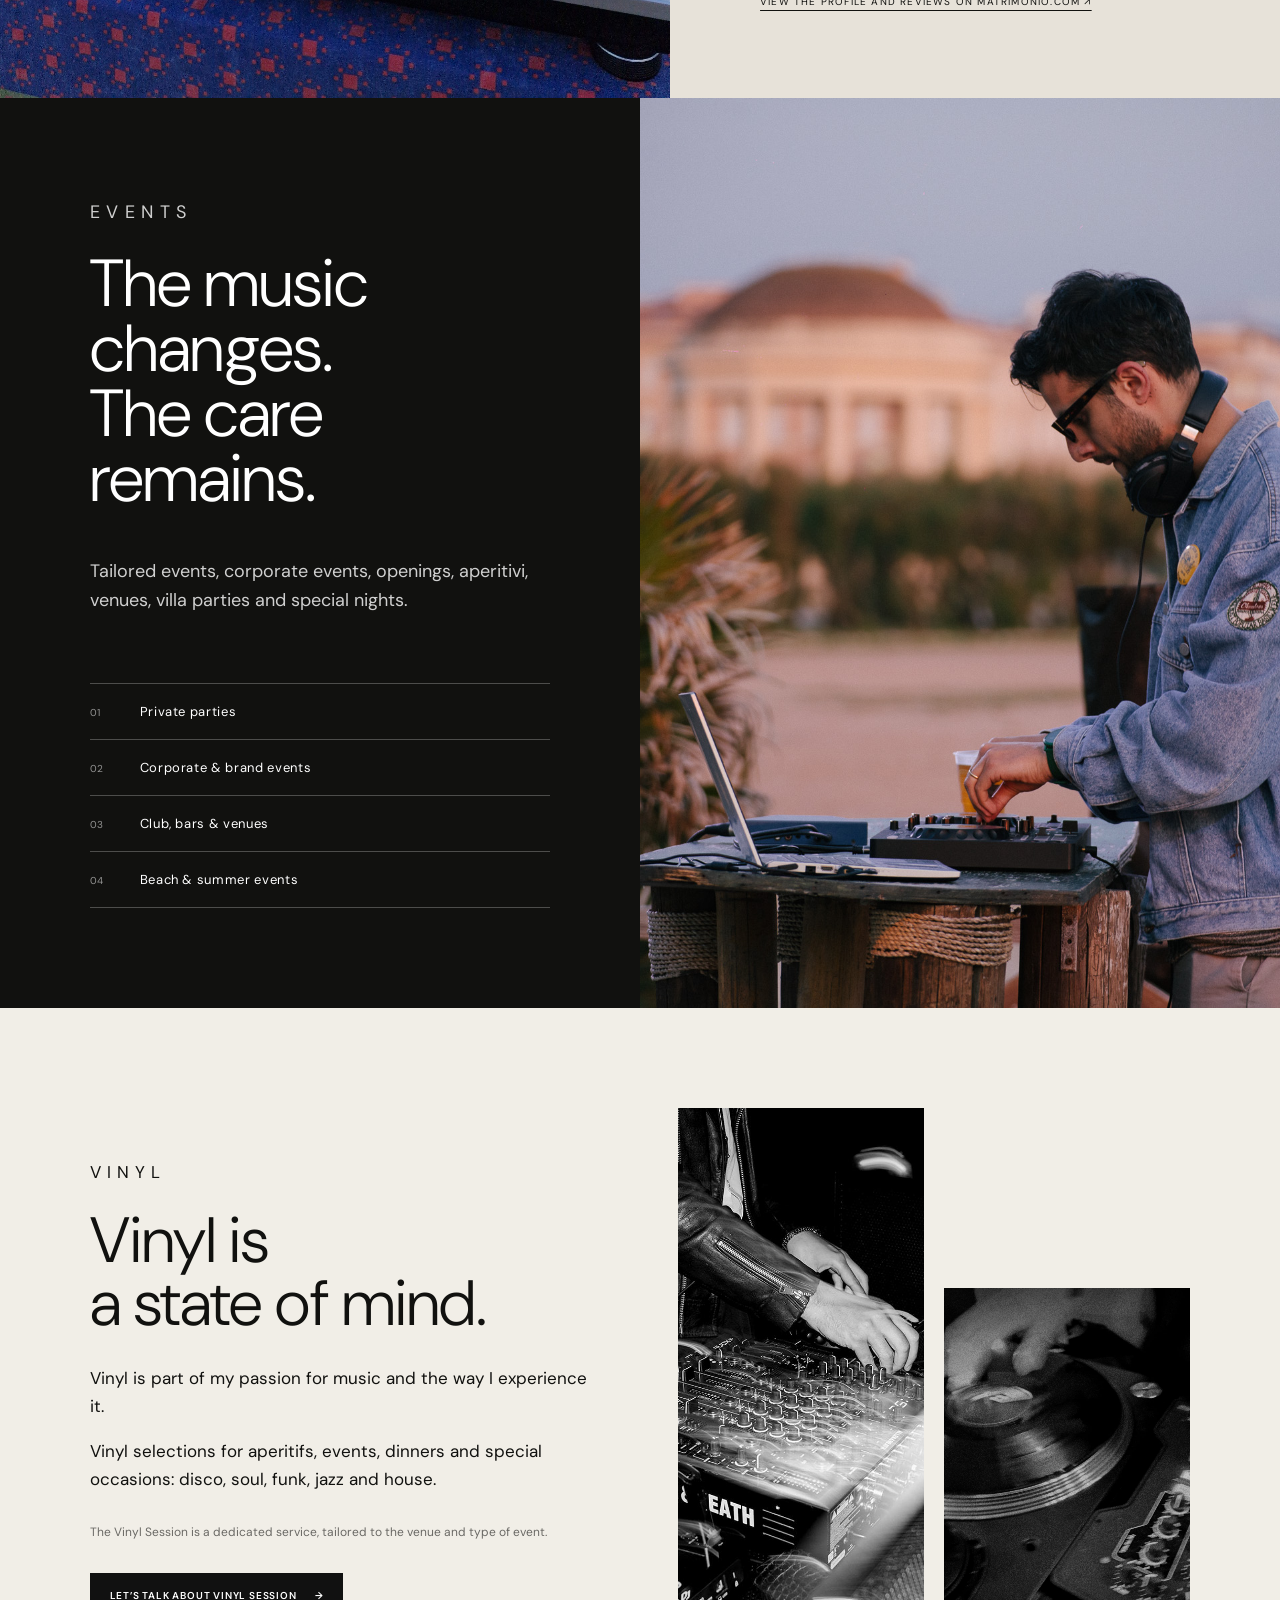
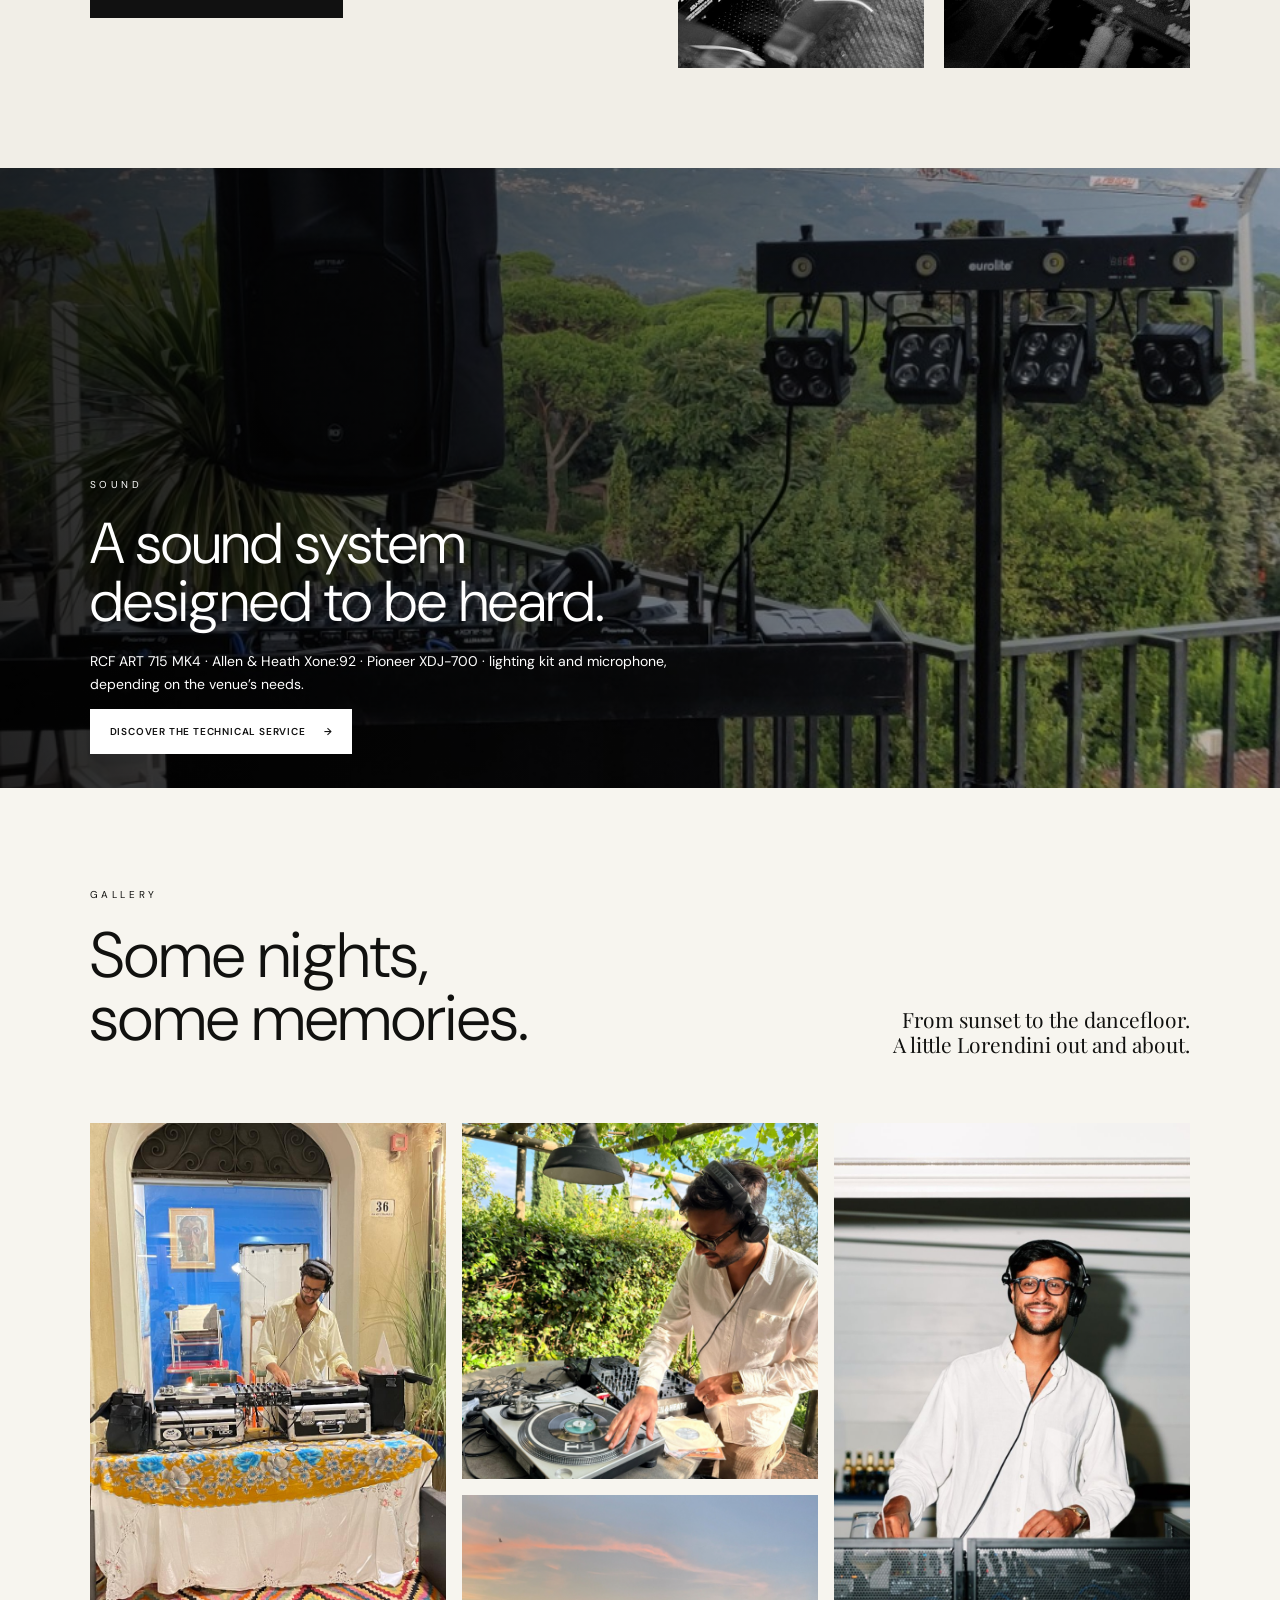
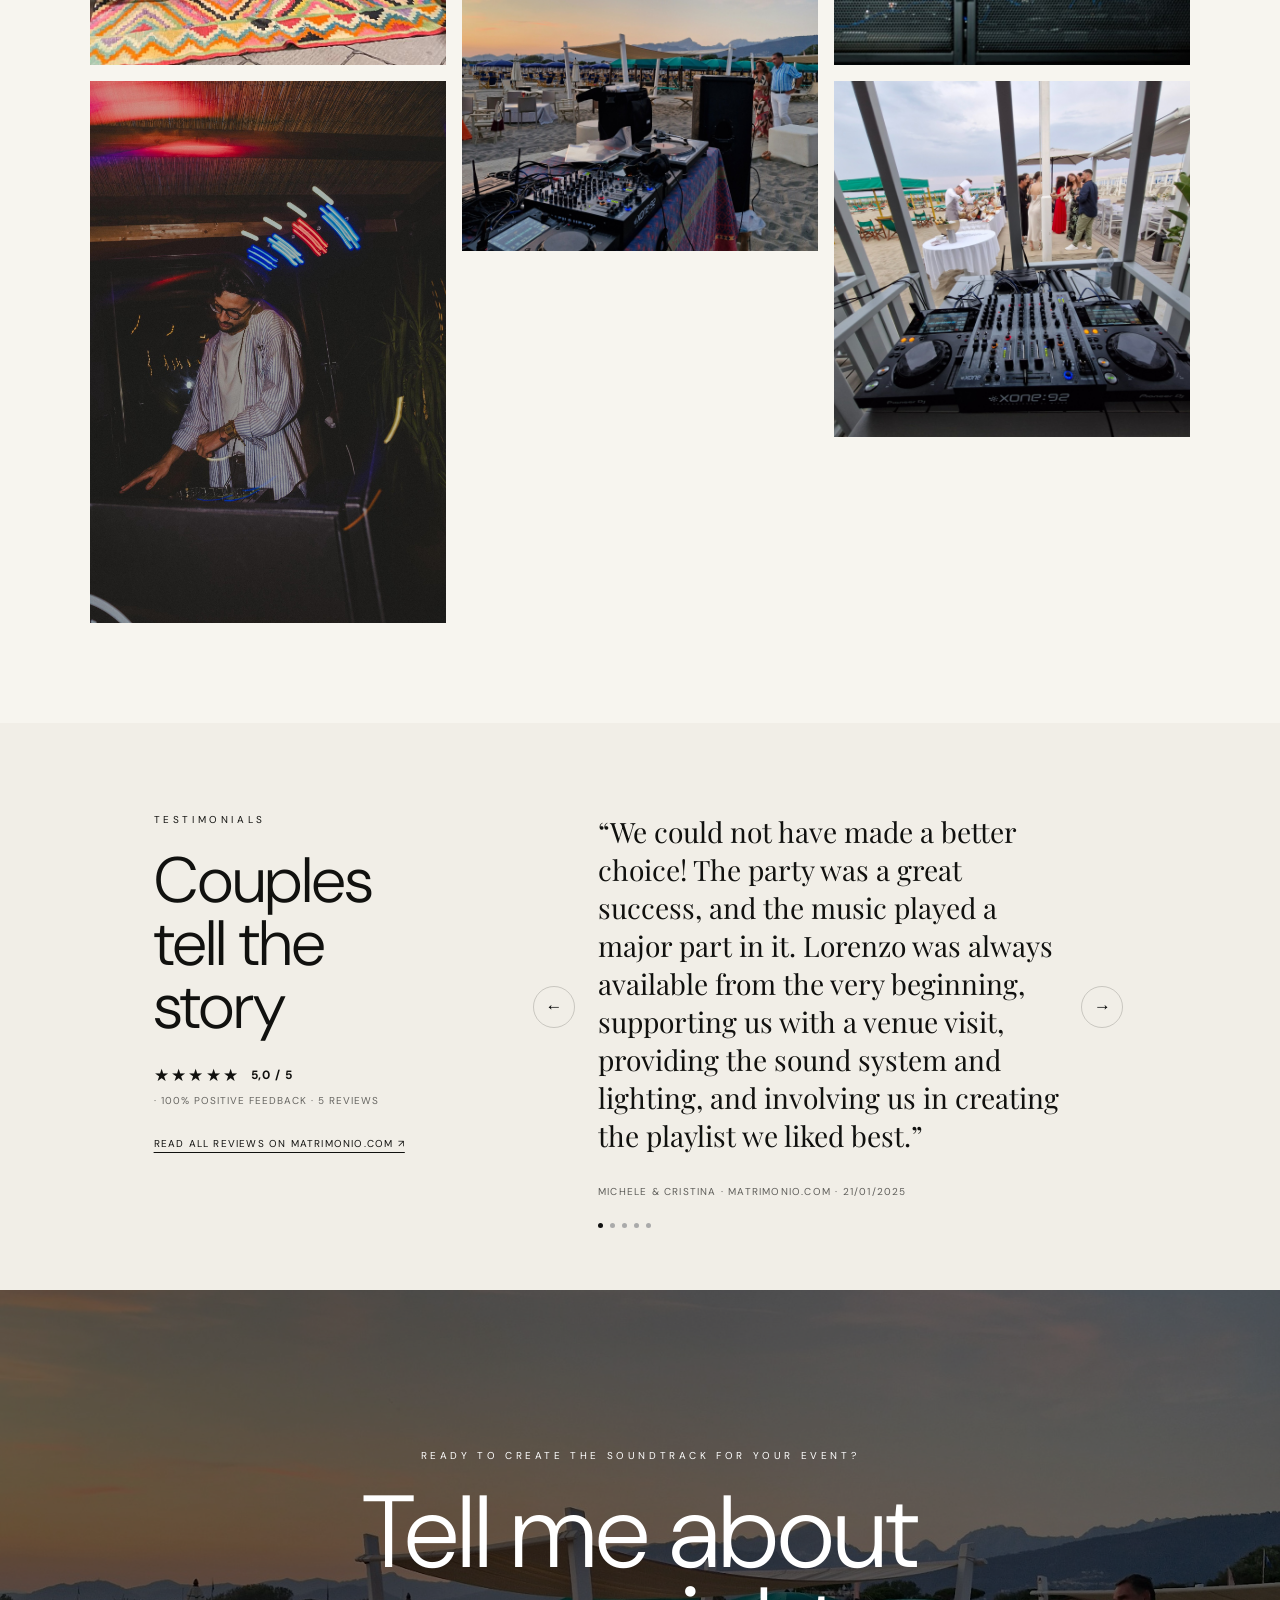
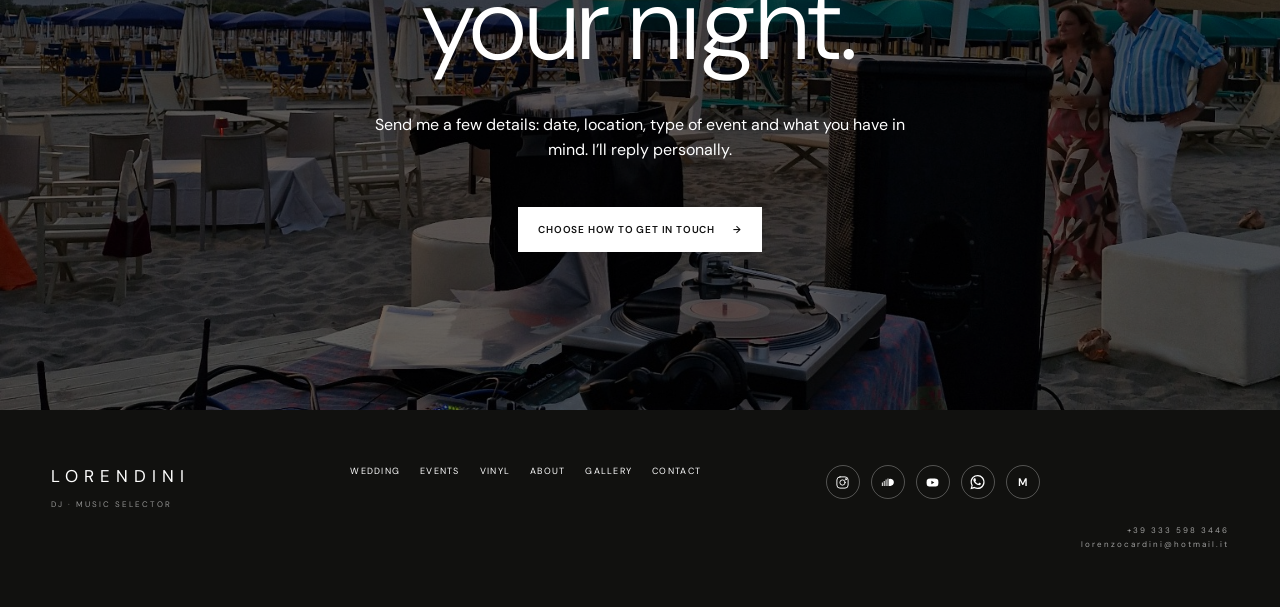
==== commit c0b59d68: "Add dedicated contact page for ads" ====
--- a/en.html
+++ b/en.html
@@ -233,10 +233,7 @@
  <h2>Tell me about<br>your night.</h2>
  <p>Send me a few details: date, location, type of event and what you have in mind. I’ll reply personally.</p>
  <div class="contact-buttons">
- <!-- Replace the number below with your WhatsApp number -->
- <a class="button light" href="https://wa.me/393335983446" target="_blank" rel="noopener">WhatsApp <span>↗</span></a>
- <!-- Replace the email address below -->
- <a class="button outline-light" href="mailto:lorenzocardini@hotmail.it">Email <span>↗</span></a>
+ <a class="button light" href="/richiesta-ricevuta/">Choose how to get in touch <span>→</span></a>
  </div>
  </div>
  </section>
